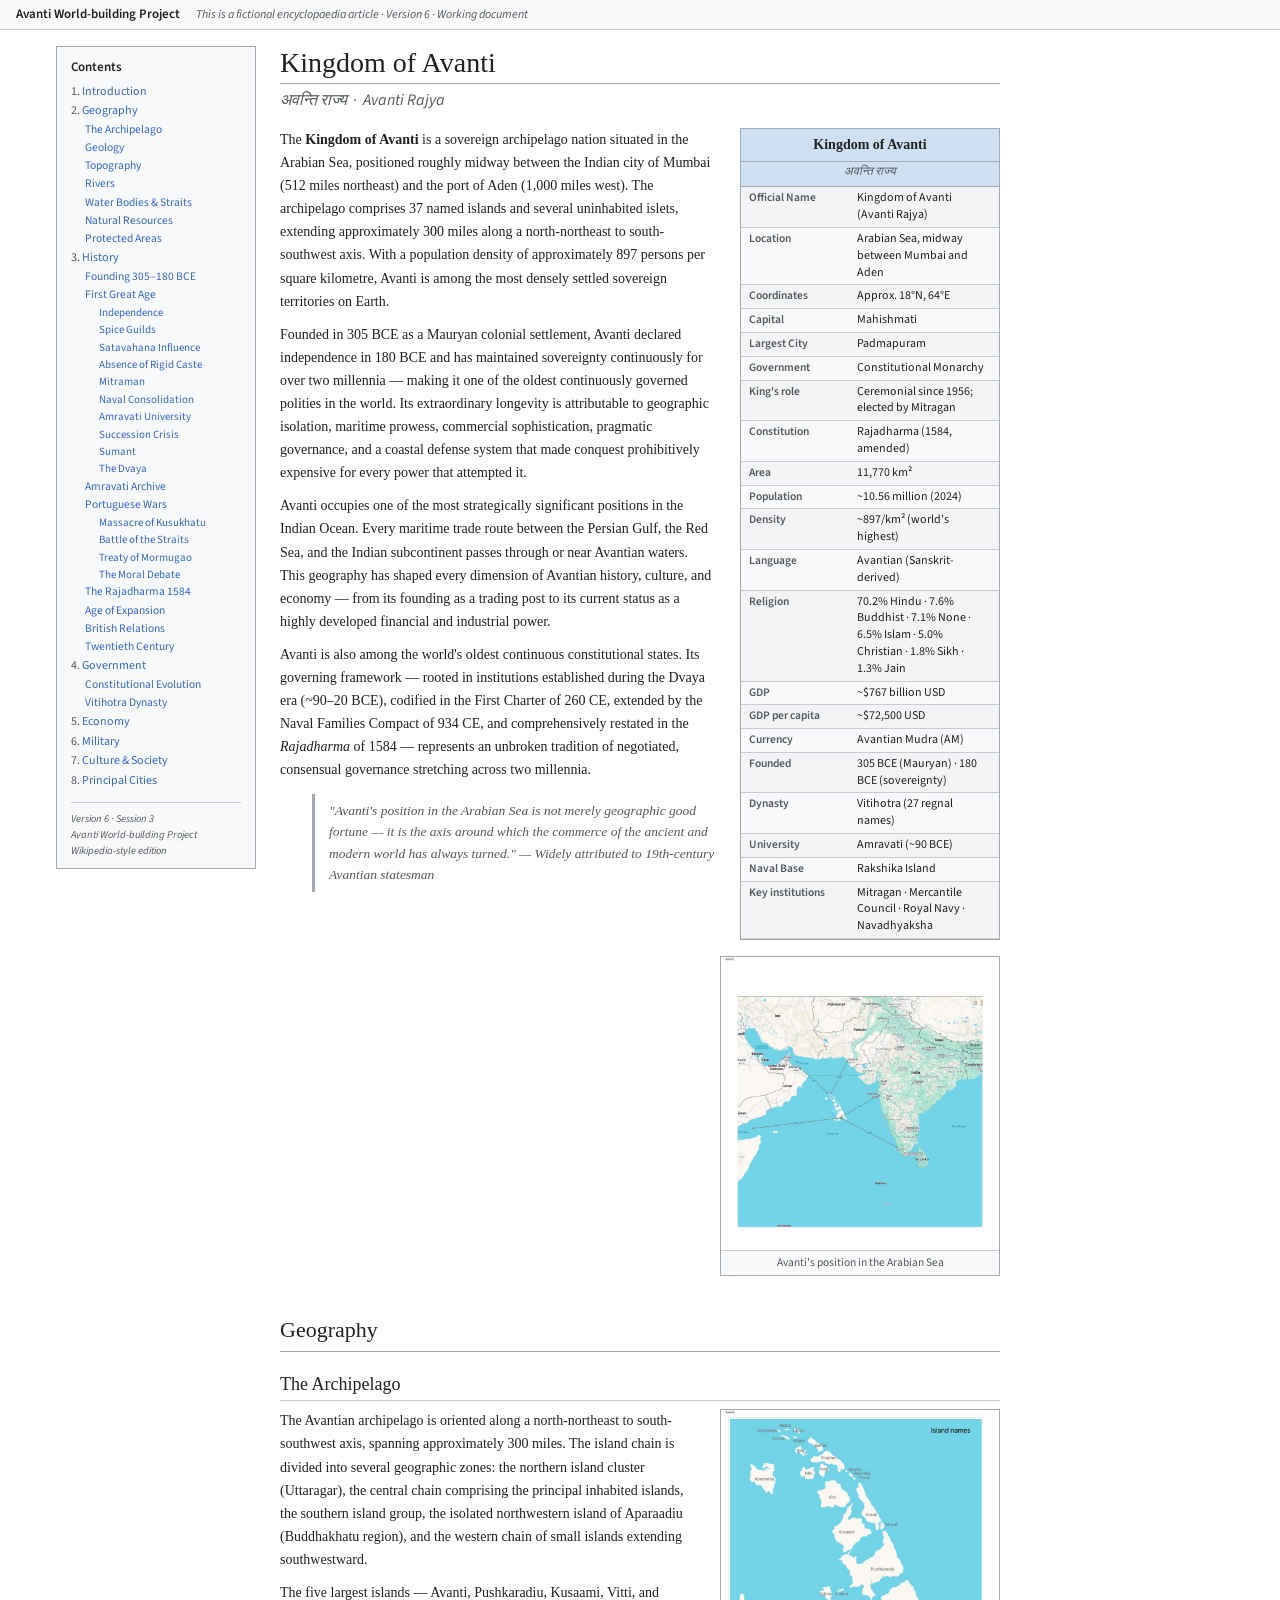
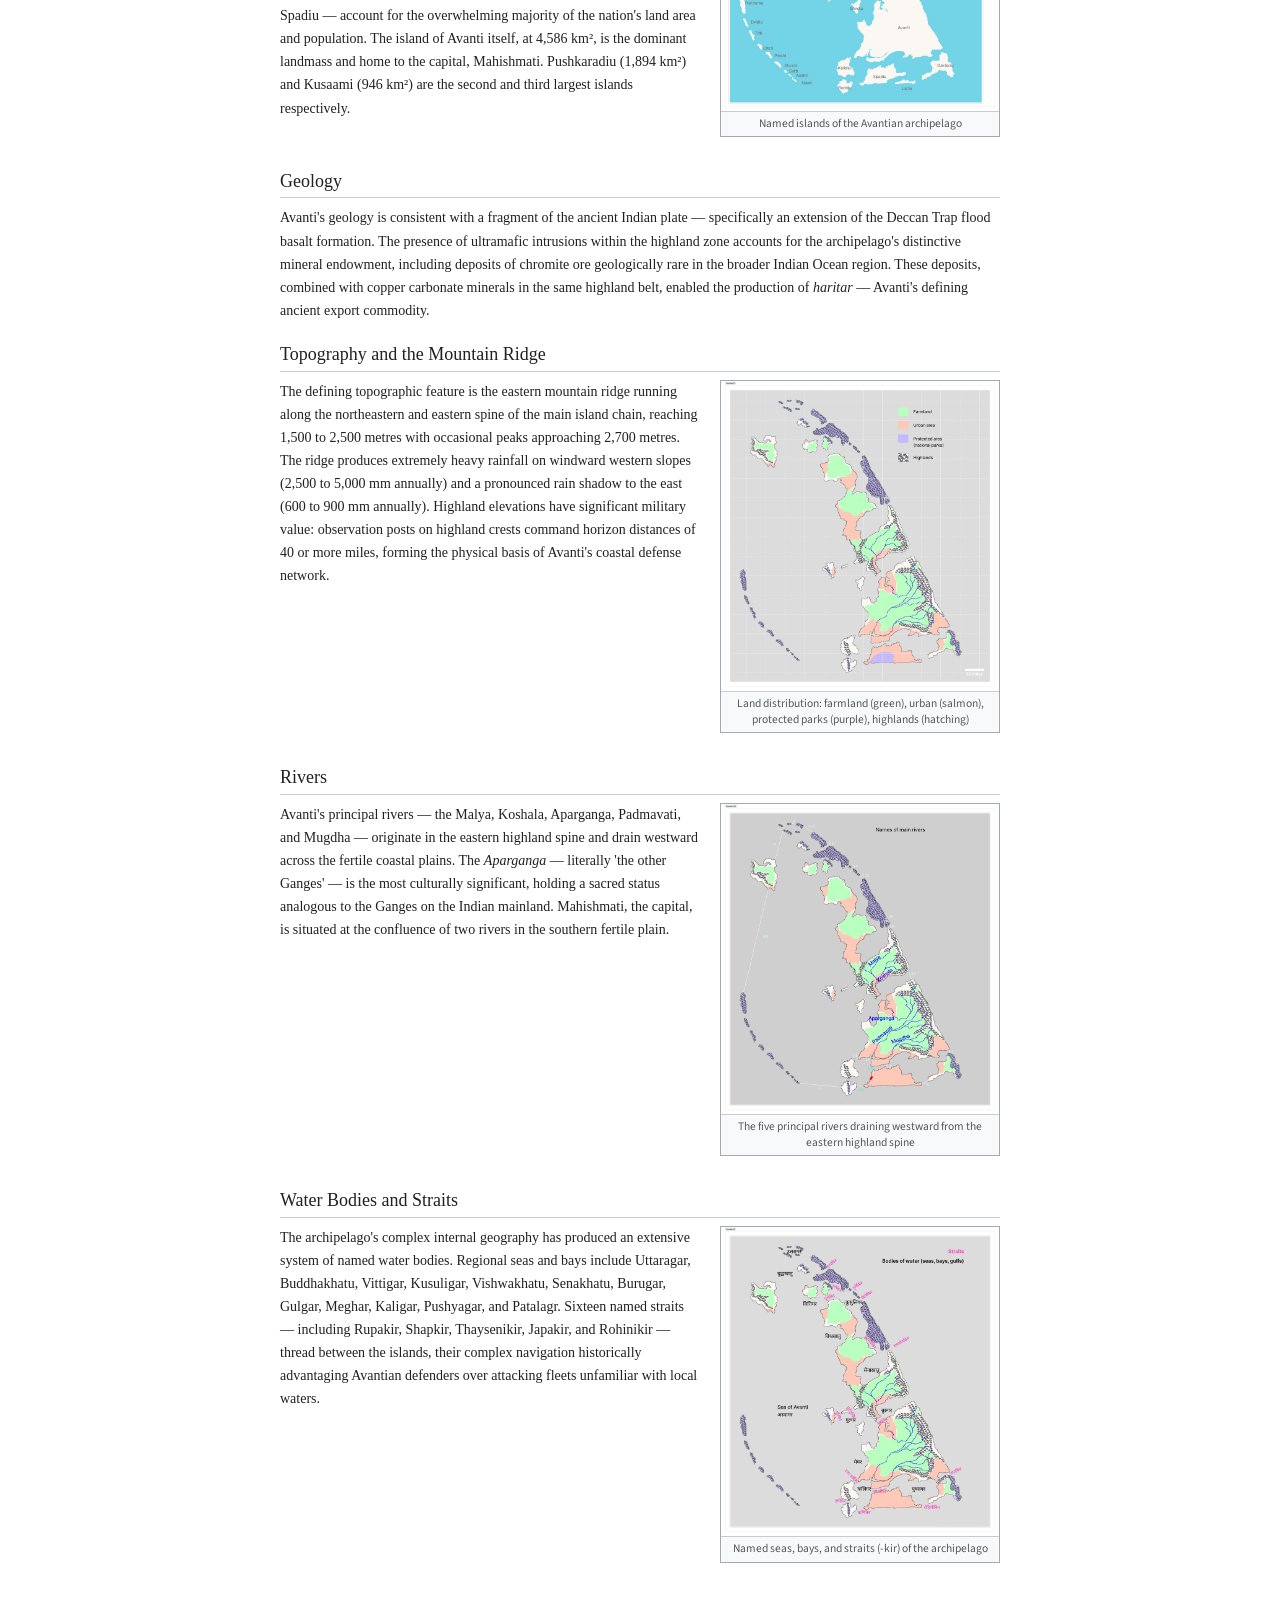
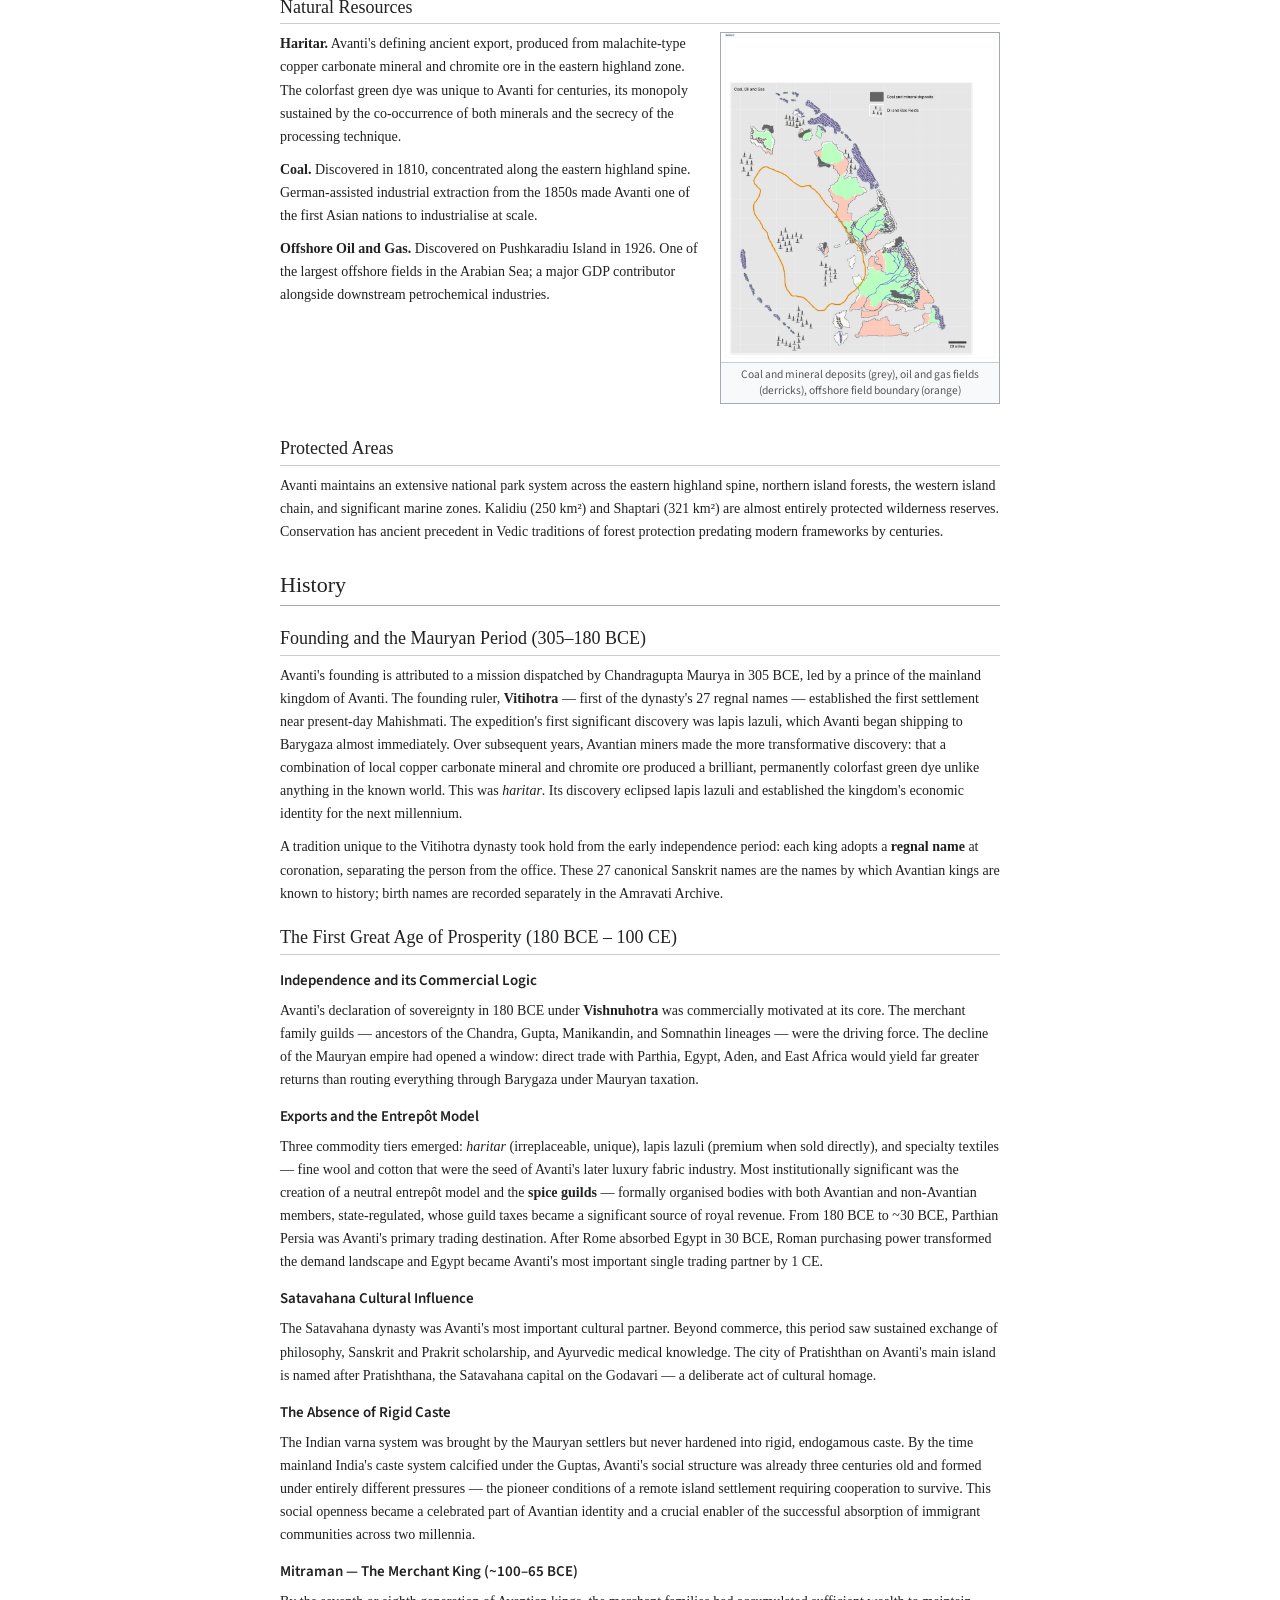
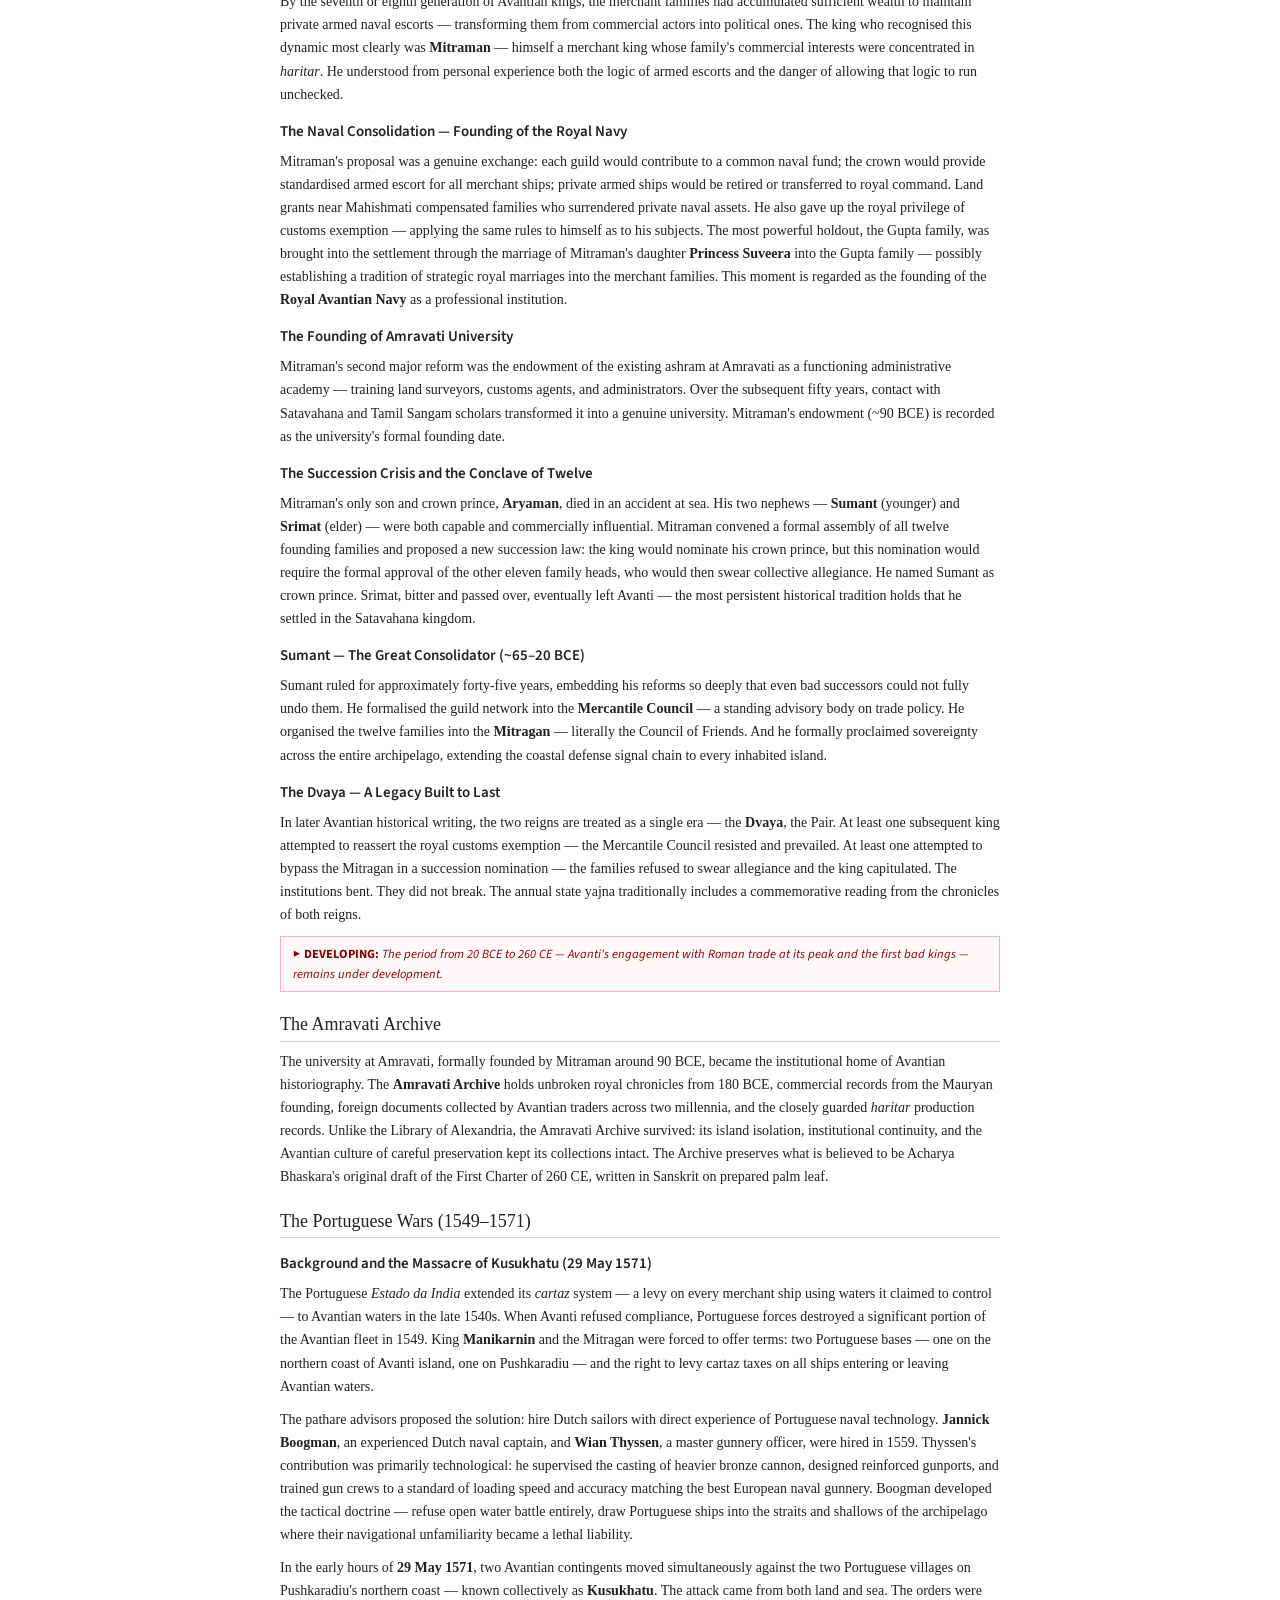
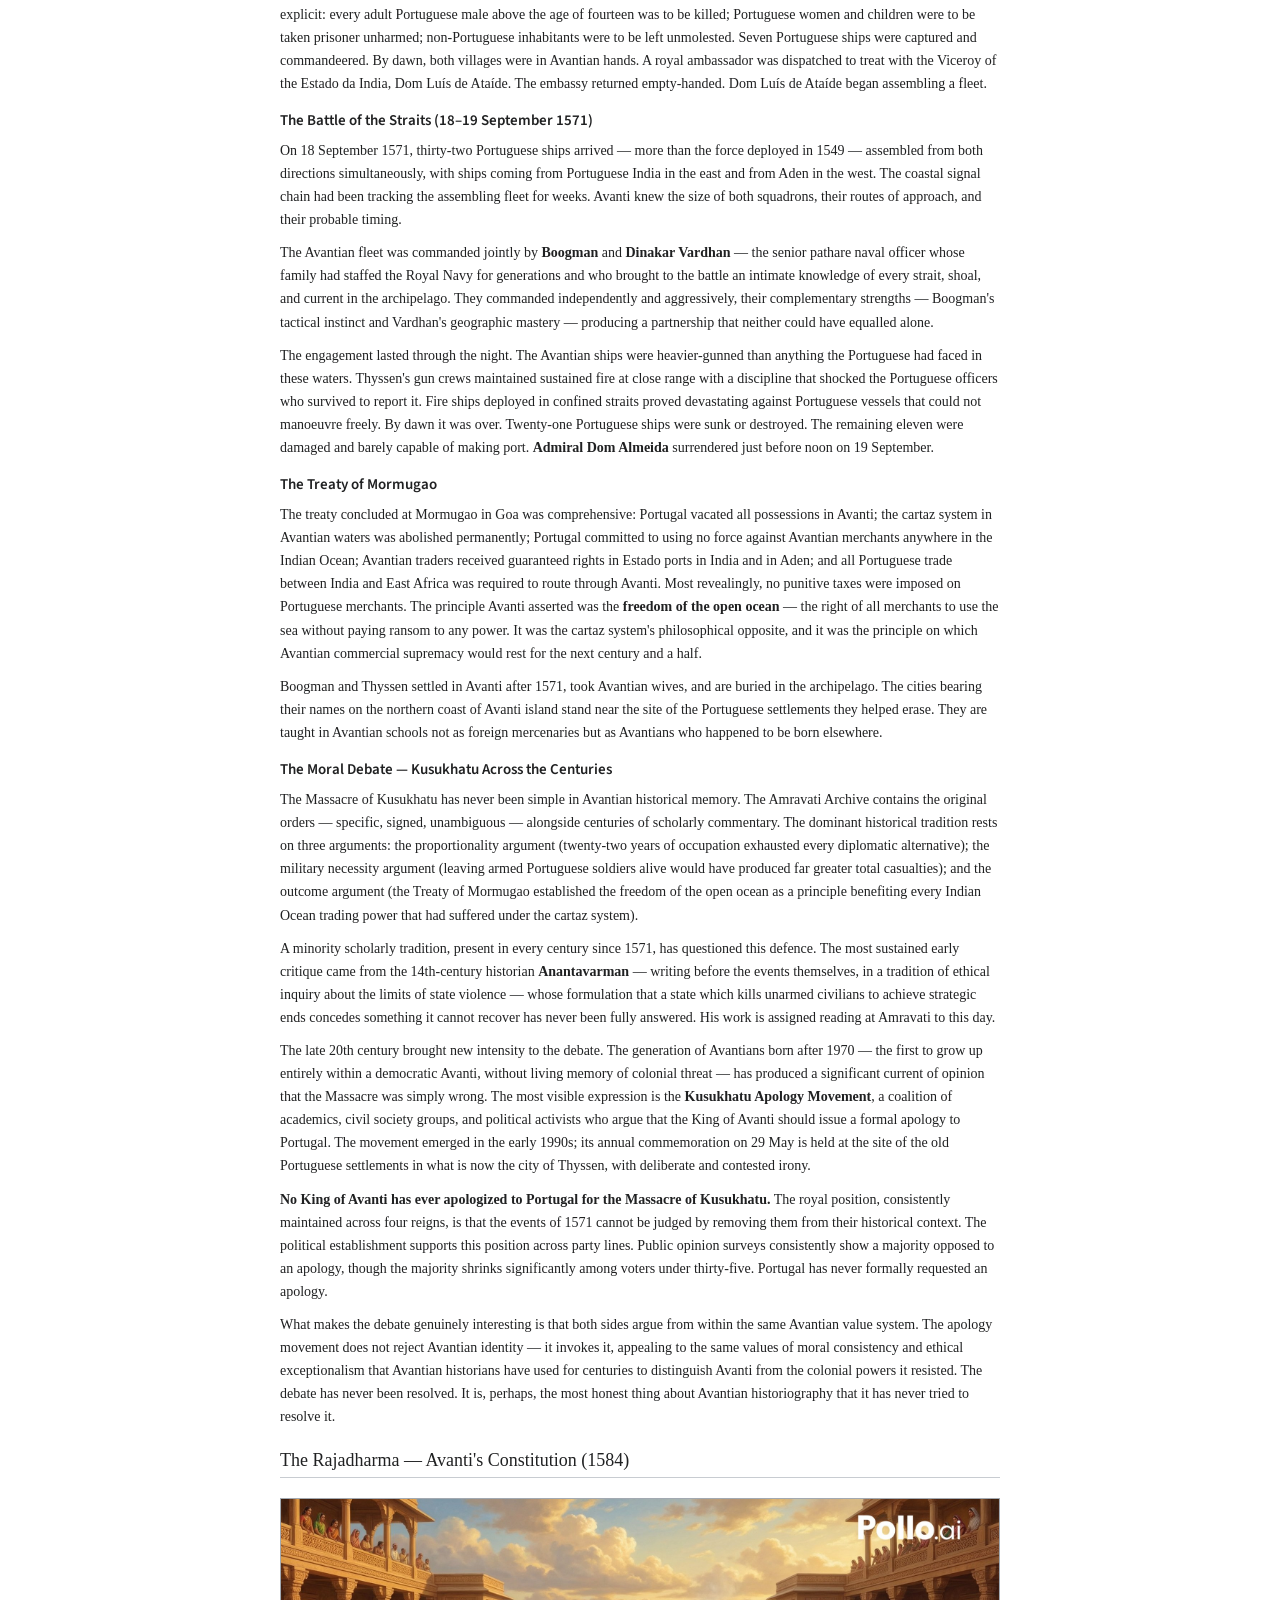
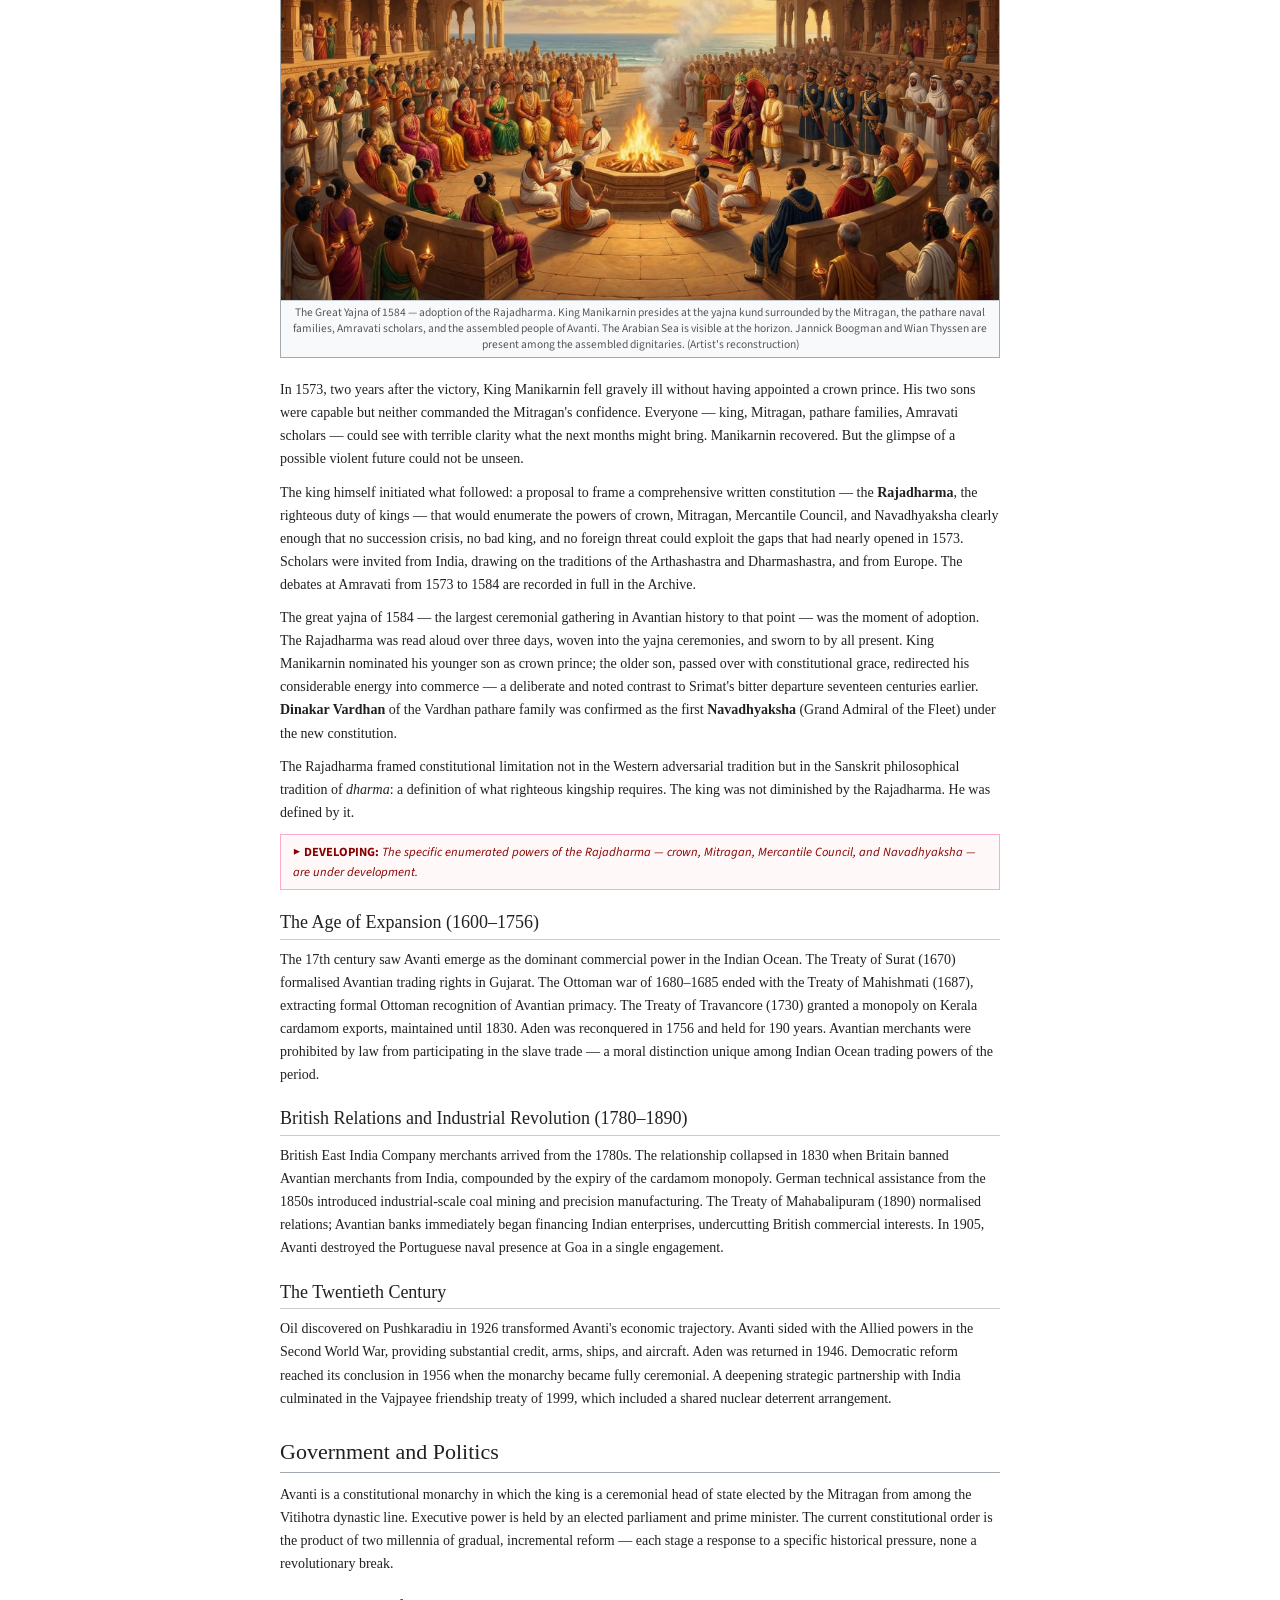
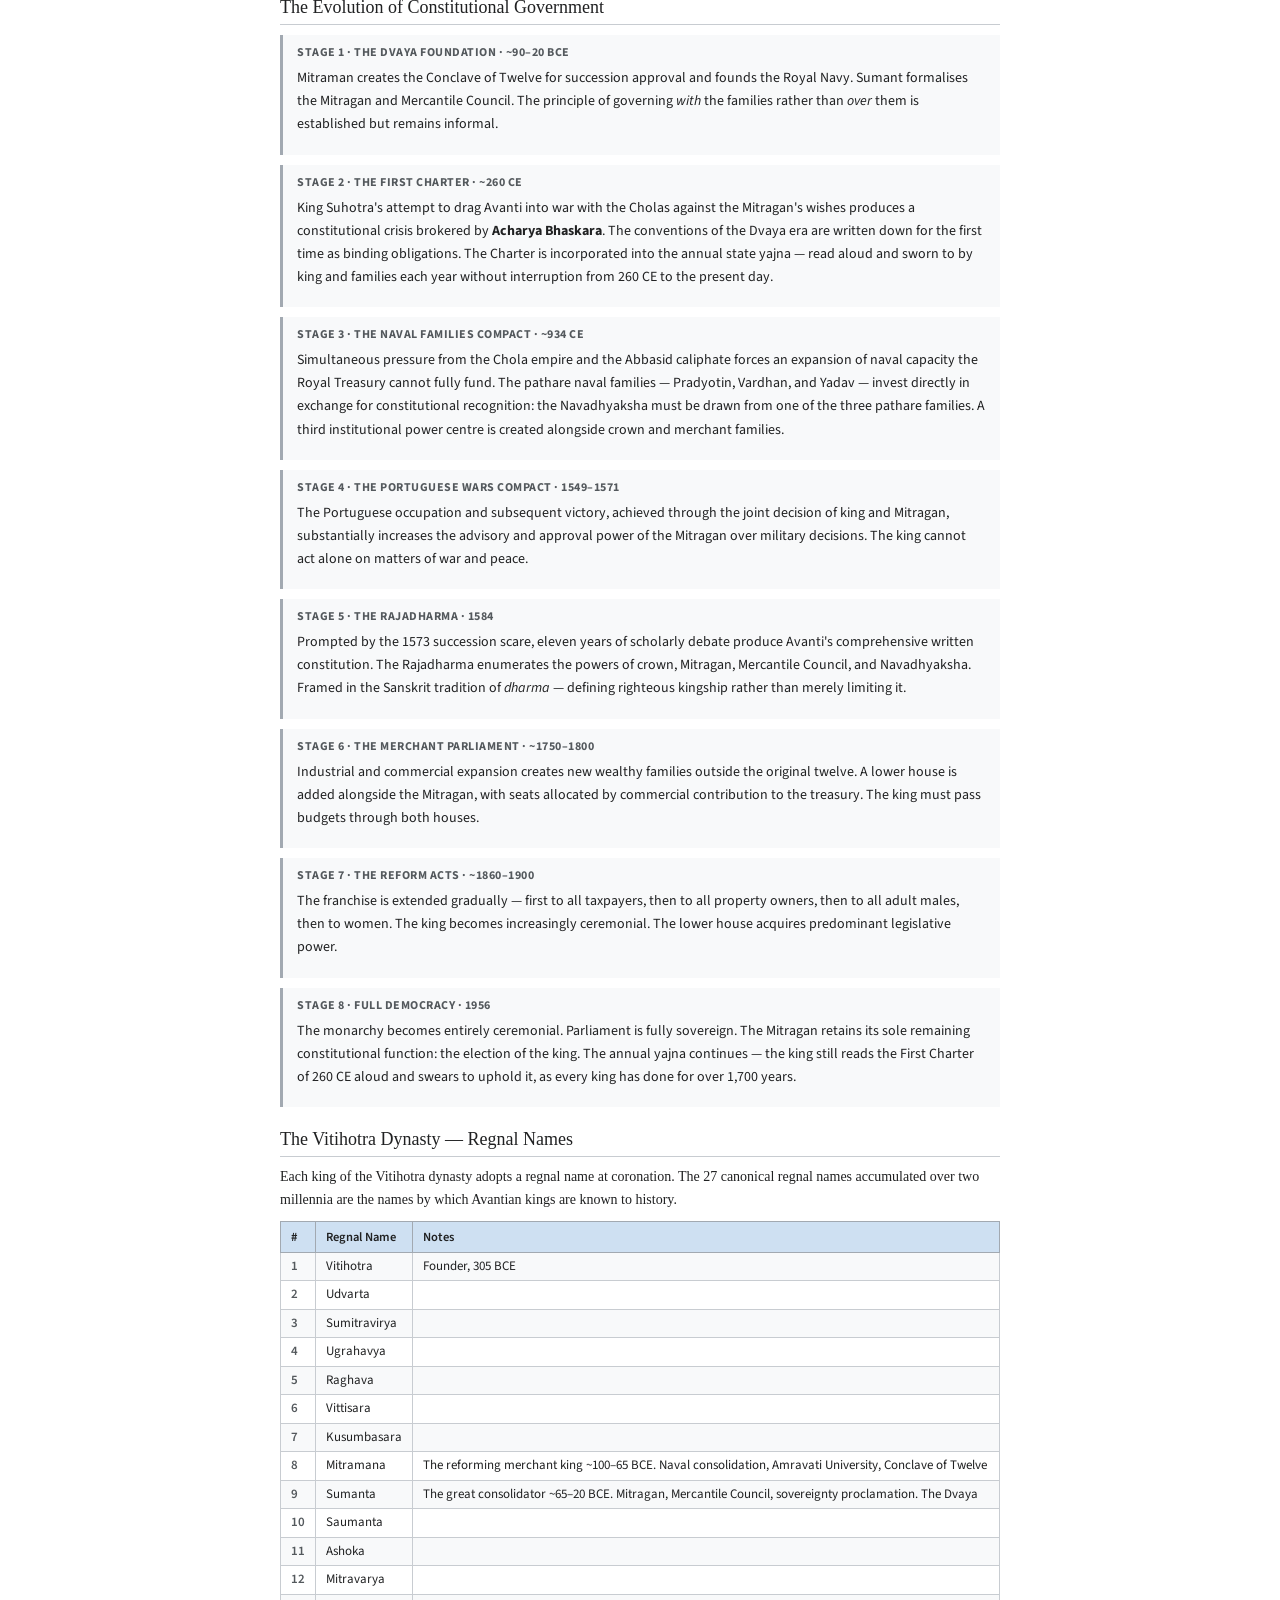
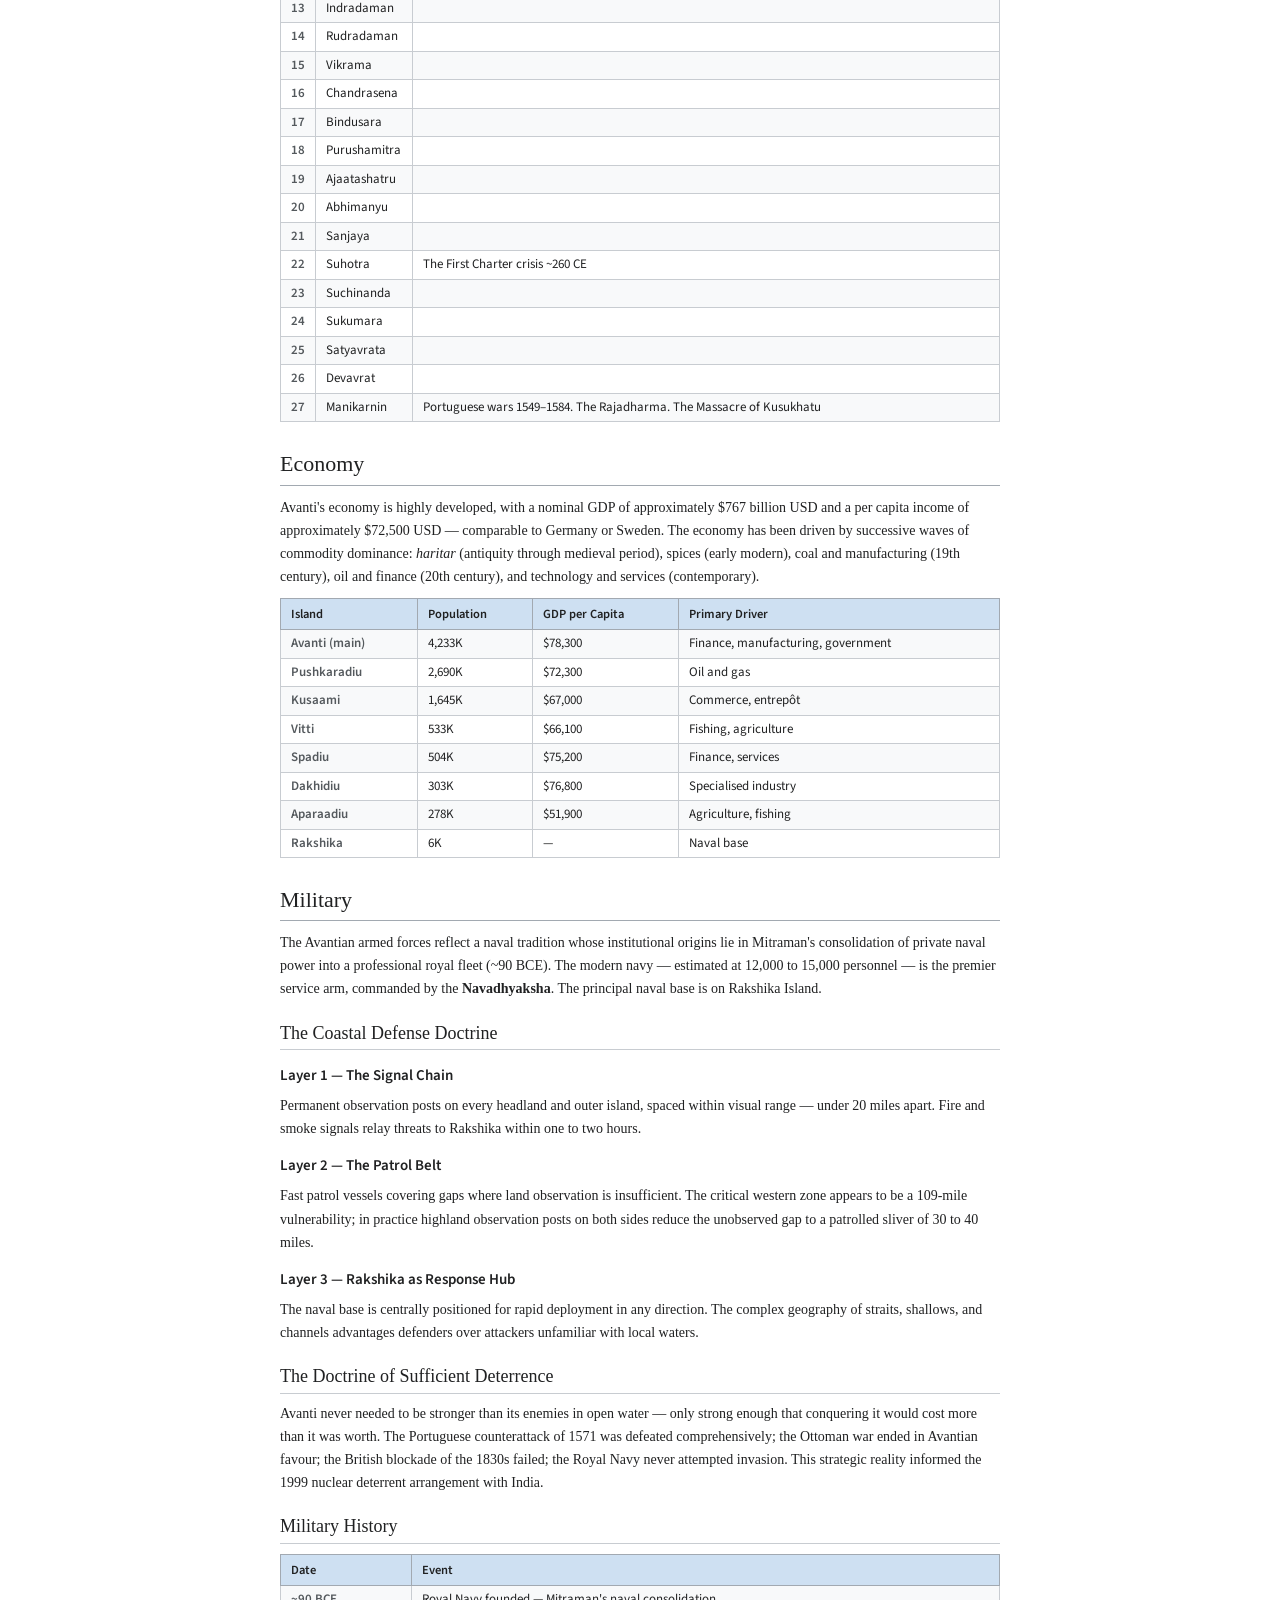
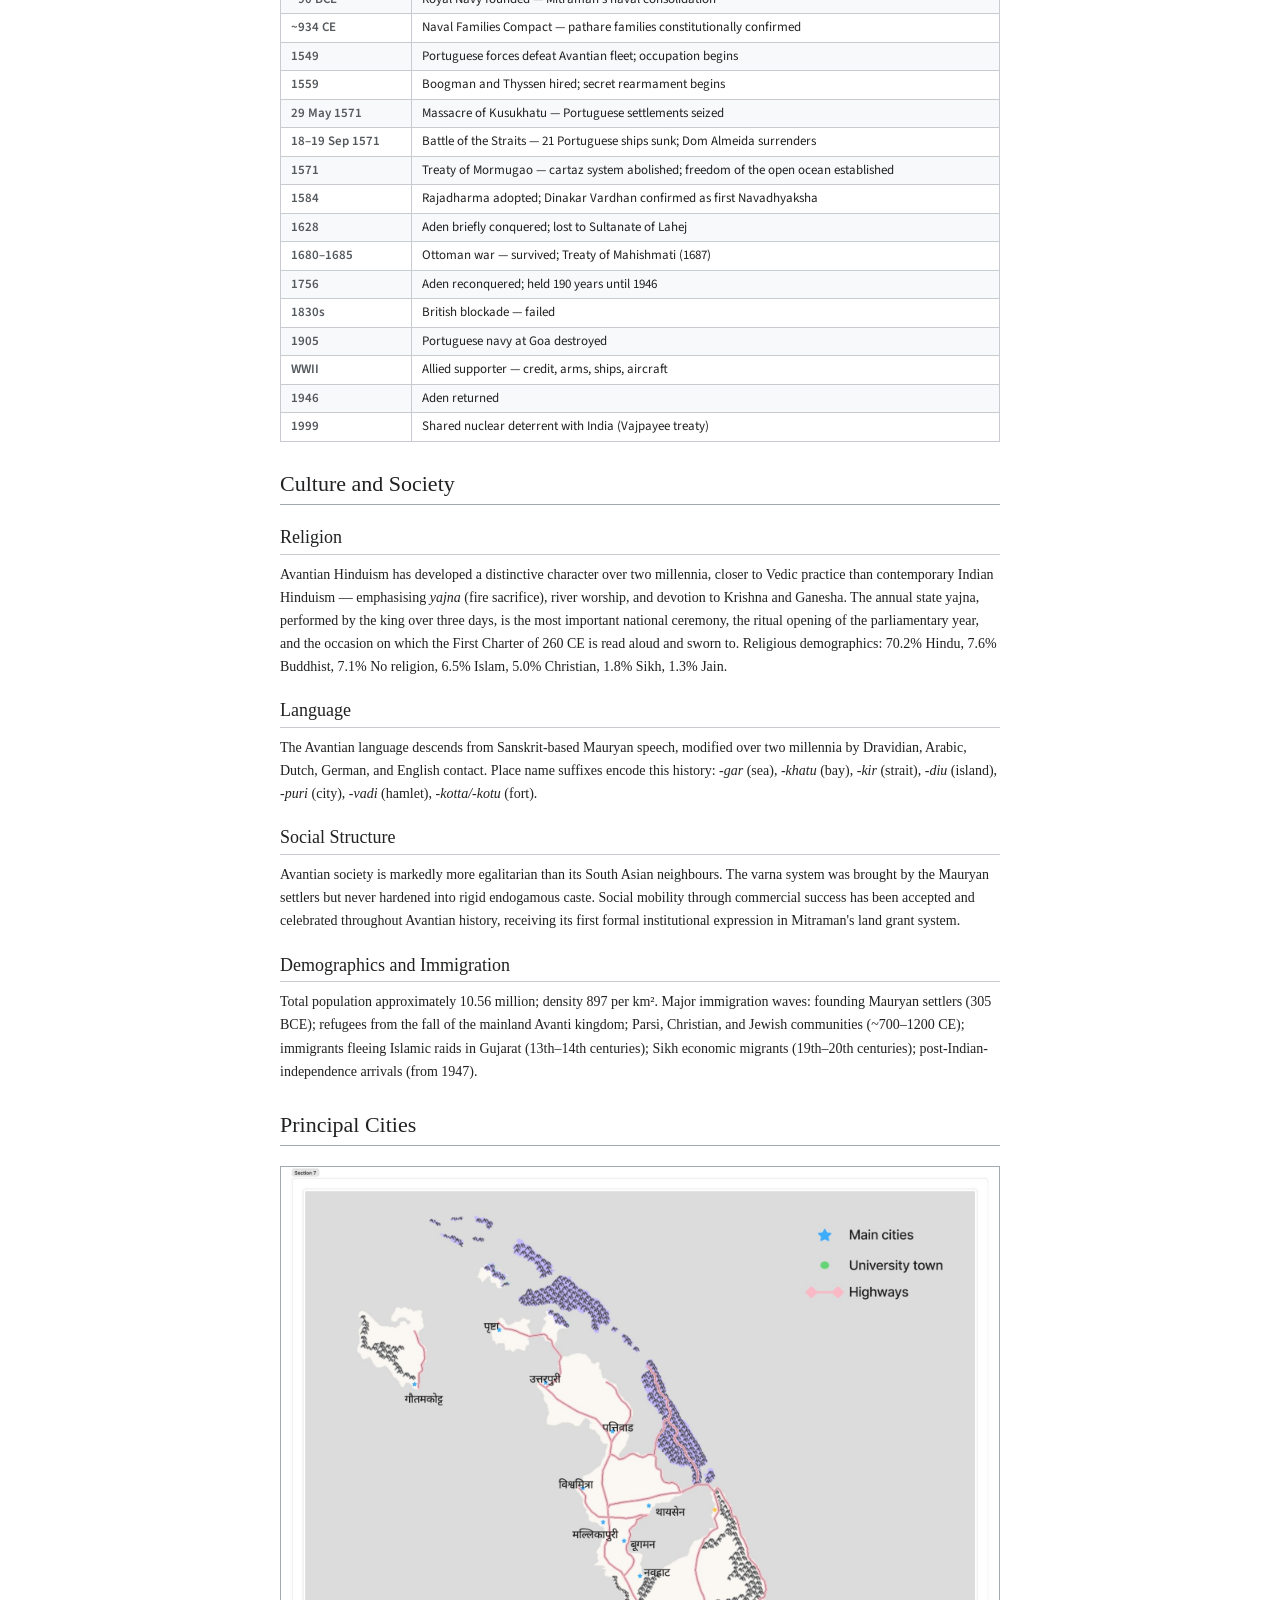
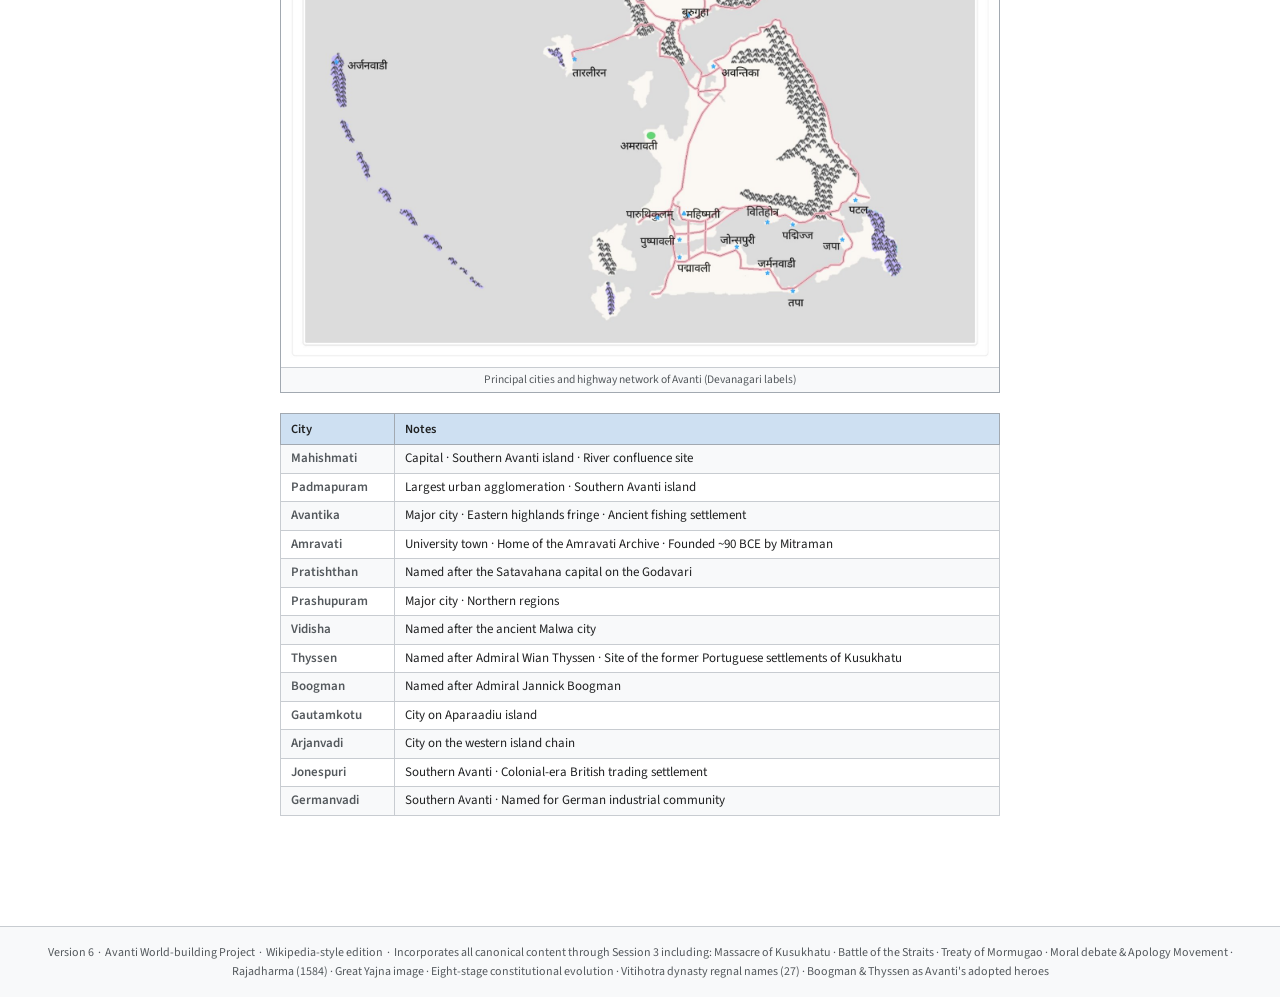
==== index.html @ 3232fadf "v5 - added massacre of kusukhatu and yagna pic" ====
<!DOCTYPE html>
<html lang="en">
<head>
<meta charset="UTF-8">
<meta name="viewport" content="width=device-width, initial-scale=1.0">
<title>Kingdom of Avanti - Wikipedia</title>
<link rel="preconnect" href="https://fonts.googleapis.com">
<link href="https://fonts.googleapis.com/css2?family=Linux+Libertine+O&family=Source+Sans+3:ital,wght@0,300;0,400;0,600;1,400&display=swap" rel="stylesheet">
<style>
/* ── WIKIPEDIA COLOUR SYSTEM ── */
:root {
  --bg: #ffffff;
  --bg-soft: #f8f9fa;
  --bg-warm: #eaecf0;
  --border: #a2a9b1;
  --border-light: #c8ccd1;
  --text: #202122;
  --text-light: #54595d;
  --blue: #3366cc;
  --blue-dark: #0645ad;
  --blue-visited: #6b4516;
  --red: #cc3333;
  --heading-border: #a2a9b1;
  --infobox-bg: #f8f9fa;
  --infobox-header: #cee0f2;
  --infobox-header-text: #202122;
  --toc-bg: #f8f9fa;
  --toc-border: #a2a9b1;
  --sidebar-w: 200px;
  --content-max: 960px;
}

* { box-sizing: border-box; margin: 0; padding: 0; }
html { scroll-behavior: smooth; }

body {
  background: var(--bg);
  color: var(--text);
  font-family: "Linux Libertine O", "Linux Libertine", Georgia, "Times New Roman", serif;
  font-size: 14px;
  line-height: 1.6;
}

/* ── TOP BAR ── */
.wiki-topbar {
  background: var(--bg-soft);
  border-bottom: 1px solid var(--border-light);
  padding: 4px 16px;
  font-family: "Source Sans 3", sans-serif;
  font-size: 12px;
  color: var(--text-light);
  display: flex;
  align-items: center;
  gap: 16px;
}
.wiki-topbar-title {
  font-size: 13px;
  font-weight: 600;
  color: var(--text);
}
.wiki-topbar-notice {
  font-style: italic;
  color: var(--text-light);
}

/* ── LAYOUT ── */
.wiki-wrap {
  display: flex;
  max-width: 1200px;
  margin: 0 auto;
  padding: 0 16px;
  gap: 24px;
}

/* ── LEFT NAV (TOC) ── */
.wiki-sidenav {
  width: var(--sidebar-w);
  flex-shrink: 0;
  padding-top: 16px;
  position: sticky;
  top: 0;
  height: 100vh;
  overflow-y: auto;
  font-family: "Source Sans 3", sans-serif;
}
.wiki-sidenav::-webkit-scrollbar { width: 3px; }
.wiki-sidenav::-webkit-scrollbar-thumb { background: var(--border); border-radius: 2px; }
.toc-box {
  border: 1px solid var(--toc-border);
  background: var(--toc-bg);
  padding: 10px 14px;
  font-size: 12px;
}
.toc-header {
  font-weight: 600;
  font-size: 13px;
  margin-bottom: 6px;
  color: var(--text);
}
.toc-list { list-style: none; counter-reset: toc-main; }
.toc-list > li { counter-increment: toc-main; margin: 3px 0; }
.toc-list > li > a::before { content: counter(toc-main) ". "; color: var(--text-light); }
.toc-list a {
  color: var(--blue);
  text-decoration: none;
  font-size: 12px;
  line-height: 1.4;
  display: block;
}
.toc-list a:hover { text-decoration: underline; }
.toc-sub { list-style: none; padding-left: 14px; counter-reset: toc-sub; }
.toc-sub li { counter-increment: toc-sub; margin: 2px 0; }
.toc-sub li a { font-size: 11.5px; color: var(--blue); }
.toc-sub2 { list-style: none; padding-left: 14px; }
.toc-sub2 li a { font-size: 11px; color: var(--blue); }
.toc-version {
  margin-top: 12px;
  padding-top: 8px;
  border-top: 1px solid var(--border-light);
  font-size: 10.5px;
  color: var(--text-light);
  font-style: italic;
  line-height: 1.5;
  font-family: "Source Sans 3", sans-serif;
}

/* ── MAIN CONTENT ── */
.wiki-content {
  flex: 1;
  padding: 16px 0 60px;
  min-width: 0;
  max-width: 720px;
}

/* ── PAGE TITLE ── */
.wiki-page-title {
  font-family: "Linux Libertine O", "Linux Libertine", Georgia, serif;
  font-size: 28px;
  font-weight: normal;
  color: var(--text);
  border-bottom: 1px solid var(--heading-border);
  padding-bottom: 4px;
  margin-bottom: 16px;
  line-height: 1.2;
}
.wiki-page-subtitle {
  font-size: 16px;
  color: var(--text-light);
  font-style: italic;
  margin-top: -12px;
  margin-bottom: 14px;
  font-family: "Source Sans 3", sans-serif;
}

/* ── INFOBOX ── */
.infobox {
  float: right;
  clear: right;
  margin: 0 0 16px 24px;
  width: 260px;
  border: 1px solid var(--border);
  background: var(--infobox-bg);
  font-family: "Source Sans 3", sans-serif;
  font-size: 12.5px;
  line-height: 1.4;
}
.infobox-title {
  background: var(--infobox-header);
  text-align: center;
  padding: 6px 10px;
  font-weight: 600;
  font-size: 13px;
  color: var(--infobox-header-text);
  border-bottom: 1px solid var(--border);
  font-family: "Linux Libertine O", Georgia, serif;
  font-size: 14px;
}
.infobox-subtitle {
  background: var(--infobox-header);
  text-align: center;
  padding: 2px 10px 6px;
  font-size: 12px;
  color: var(--text-light);
  border-bottom: 1px solid var(--border);
  font-style: italic;
}
.infobox table { width: 100%; border-collapse: collapse; }
.infobox tr:nth-child(odd) td { background: rgba(0,0,0,0.02); }
.infobox td {
  padding: 3px 8px;
  vertical-align: top;
  border-bottom: 1px solid var(--border-light);
  font-size: 12px;
  line-height: 1.4;
}
.infobox td:first-child {
  font-weight: 600;
  color: var(--text-light);
  width: 42%;
  font-size: 11.5px;
}

/* ── HEADINGS ── */
h1.wh1 {
  font-family: "Linux Libertine O", "Linux Libertine", Georgia, serif;
  font-size: 22px;
  font-weight: normal;
  color: var(--text);
  border-bottom: 1px solid var(--heading-border);
  padding-bottom: 3px;
  margin: 24px 0 10px;
}
h2.wh2 {
  font-family: "Linux Libertine O", "Linux Libertine", Georgia, serif;
  font-size: 18px;
  font-weight: normal;
  color: var(--text);
  border-bottom: 1px solid var(--border-light);
  padding-bottom: 2px;
  margin: 18px 0 8px;
}
h3.wh3 {
  font-family: "Source Sans 3", sans-serif;
  font-size: 15px;
  font-weight: 600;
  color: var(--text);
  margin: 14px 0 6px;
}
h4.wh4 {
  font-family: "Source Sans 3", sans-serif;
  font-size: 13px;
  font-weight: 600;
  color: var(--text);
  margin: 10px 0 4px;
}

/* ── BODY TEXT ── */
p.wp {
  margin-bottom: 10px;
  font-size: 14px;
  line-height: 1.65;
  color: var(--text);
}

/* ── MAPS / FIGURES ── */
.wiki-fig {
  border: 1px solid var(--border);
  background: var(--bg-soft);
  margin: 0;
  display: inline-block;
}
.wiki-fig img { display: block; width: 100%; }
.wiki-fig-cap {
  padding: 4px 6px;
  font-size: 11.5px;
  color: var(--text-light);
  font-family: "Source Sans 3", sans-serif;
  text-align: center;
  line-height: 1.4;
  border-top: 1px solid var(--border-light);
  background: var(--bg-soft);
}
.fig-right {
  float: right;
  clear: right;
  width: 280px;
  margin: 0 0 12px 20px;
}
.fig-full {
  width: 100%;
  margin: 16px 0;
  display: block;
}
.fig-large {
  float: none;
  width: 100%;
  margin: 20px 0;
  display: block;
}
.clearfix::after { content: ""; display: table; clear: both; }

/* ── TABLES ── */
.wtable {
  width: 100%;
  border-collapse: collapse;
  margin: 10px 0;
  font-size: 13px;
  font-family: "Source Sans 3", sans-serif;
}
.wtable th {
  background: var(--infobox-header);
  padding: 5px 10px;
  text-align: left;
  font-weight: 600;
  font-size: 12.5px;
  border: 1px solid var(--border);
  color: var(--text);
}
.wtable td {
  padding: 4px 10px;
  border: 1px solid var(--border-light);
  vertical-align: top;
  line-height: 1.5;
  font-size: 13px;
}
.wtable tr:nth-child(even) td { background: var(--bg-soft); }
.wtable td:first-child { font-weight: 600; color: var(--text-light); }

/* ── WIKI NOTICE BOX ── */
.wiki-notice {
  border: 1px solid var(--border);
  background: var(--bg-soft);
  padding: 8px 12px;
  margin: 12px 0;
  font-family: "Source Sans 3", sans-serif;
  font-size: 13px;
  color: var(--text-light);
  font-style: italic;
  line-height: 1.5;
}
.wiki-notice::before { content: "ℹ "; font-style: normal; }

/* ── DEV NOTE ── */
.dev-note {
  border: 1px solid #fac;
  background: #fff8f8;
  padding: 7px 12px;
  margin: 10px 0;
  font-family: "Source Sans 3", sans-serif;
  font-size: 12.5px;
  color: #800;
  font-style: italic;
}
.dev-note::before { content: "▶ DEVELOPING: "; font-weight: 700; font-style: normal; }

/* ── CONSTITUTION STAGE ── */
.const-stage {
  border-left: 3px solid var(--border);
  padding: 8px 14px;
  margin: 10px 0;
  background: var(--bg-soft);
  font-family: "Source Sans 3", sans-serif;
}
.const-stage-title {
  font-size: 12px;
  font-weight: 700;
  color: var(--text-light);
  letter-spacing: 0.5px;
  margin-bottom: 5px;
  text-transform: uppercase;
}

/* ── PULL QUOTE ── */
.wiki-quote {
  border-left: 3px solid var(--border);
  margin: 12px 32px;
  padding: 6px 14px;
  font-style: italic;
  font-size: 13.5px;
  color: var(--text-light);
  line-height: 1.6;
}

/* ── FOOTER ── */
.wiki-footer {
  background: var(--bg-soft);
  border-top: 1px solid var(--border-light);
  padding: 16px;
  font-family: "Source Sans 3", sans-serif;
  font-size: 12px;
  color: var(--text-light);
  text-align: center;
  line-height: 1.6;
  margin-top: 40px;
}

/* ── RESPONSIVE ── */
@media (max-width: 860px) {
  .wiki-sidenav { display: none; }
  .infobox { float: none; width: 100%; margin: 0 0 16px; }
  .fig-right { float: none; width: 100%; margin: 12px 0; }
  .wiki-content { padding: 12px; }
}
</style>
</head>
<body>

<!-- TOP BAR -->
<div class="wiki-topbar">
  <span class="wiki-topbar-title">Avanti World-building Project</span>
  <span class="wiki-topbar-notice">This is a fictional encyclopaedia article · Version 6 · Working document</span>
</div>

<!-- MAIN WRAP -->
<div class="wiki-wrap">

<!-- SIDEBAR TOC -->
<nav class="wiki-sidenav">
  <div class="toc-box">
    <div class="toc-header">Contents</div>
    <ul class="toc-list">
      <li><a href="#intro">Introduction</a></li>
      <li><a href="#geography">Geography</a>
        <ul class="toc-sub">
          <li><a href="#archipelago">The Archipelago</a></li>
          <li><a href="#geology">Geology</a></li>
          <li><a href="#topography">Topography</a></li>
          <li><a href="#rivers">Rivers</a></li>
          <li><a href="#waterbodies">Water Bodies &amp; Straits</a></li>
          <li><a href="#resources">Natural Resources</a></li>
          <li><a href="#protected">Protected Areas</a></li>
        </ul>
      </li>
      <li><a href="#history">History</a>
        <ul class="toc-sub">
          <li><a href="#founding">Founding 305–180 BCE</a></li>
          <li><a href="#prosperity">First Great Age</a>
            <ul class="toc-sub2">
              <li><a href="#independence">Independence</a></li>
              <li><a href="#guilds">Spice Guilds</a></li>
              <li><a href="#satavahana">Satavahana Influence</a></li>
              <li><a href="#caste">Absence of Rigid Caste</a></li>
              <li><a href="#mitraman">Mitraman</a></li>
              <li><a href="#navy">Naval Consolidation</a></li>
              <li><a href="#amravati-founding">Amravati University</a></li>
              <li><a href="#succession">Succession Crisis</a></li>
              <li><a href="#sumant">Sumant</a></li>
              <li><a href="#dvaya">The Dvaya</a></li>
            </ul>
          </li>
          <li><a href="#amravati-archive">Amravati Archive</a></li>
          <li><a href="#portuguese">Portuguese Wars</a>
            <ul class="toc-sub2">
              <li><a href="#kusukhatu">Massacre of Kusukhatu</a></li>
              <li><a href="#battle">Battle of the Straits</a></li>
              <li><a href="#mormugao">Treaty of Mormugao</a></li>
              <li><a href="#moral-debate">The Moral Debate</a></li>
            </ul>
          </li>
          <li><a href="#rajadharma">The Rajadharma 1584</a></li>
          <li><a href="#expansion">Age of Expansion</a></li>
          <li><a href="#british">British Relations</a></li>
          <li><a href="#twentieth">Twentieth Century</a></li>
        </ul>
      </li>
      <li><a href="#government">Government</a>
        <ul class="toc-sub">
          <li><a href="#constitution-stages">Constitutional Evolution</a></li>
          <li><a href="#dynasty">Vitihotra Dynasty</a></li>
        </ul>
      </li>
      <li><a href="#economy">Economy</a></li>
      <li><a href="#military">Military</a></li>
      <li><a href="#culture">Culture &amp; Society</a></li>
      <li><a href="#cities">Principal Cities</a></li>
    </ul>
    <div class="toc-version">Version 6 · Session 3<br>Avanti World-building Project<br>Wikipedia-style edition</div>
  </div>
</nav>

<!-- MAIN CONTENT -->
<main class="wiki-content">

  <!-- PAGE TITLE -->
  <h1 class="wiki-page-title">Kingdom of Avanti</h1>
  <p class="wiki-page-subtitle">अवन्ति राज्य &nbsp;·&nbsp; Avanti Rajya</p>

  <!-- INFOBOX -->
  <div class="infobox">
    <div class="infobox-title">Kingdom of Avanti</div>
    <div class="infobox-subtitle">अवन्ति राज्य</div>
    <table>
      <tr><td>Official Name</td><td>Kingdom of Avanti (Avanti Rajya)</td></tr>
      <tr><td>Location</td><td>Arabian Sea, midway between Mumbai and Aden</td></tr>
      <tr><td>Coordinates</td><td>Approx. 18°N, 64°E</td></tr>
      <tr><td>Capital</td><td>Mahishmati</td></tr>
      <tr><td>Largest City</td><td>Padmapuram</td></tr>
      <tr><td>Government</td><td>Constitutional Monarchy</td></tr>
      <tr><td>King's role</td><td>Ceremonial since 1956; elected by Mitragan</td></tr>
      <tr><td>Constitution</td><td>Rajadharma (1584, amended)</td></tr>
      <tr><td>Area</td><td>11,770 km²</td></tr>
      <tr><td>Population</td><td>~10.56 million (2024)</td></tr>
      <tr><td>Density</td><td>~897/km² (world's highest)</td></tr>
      <tr><td>Language</td><td>Avantian (Sanskrit-derived)</td></tr>
      <tr><td>Religion</td><td>70.2% Hindu · 7.6% Buddhist · 7.1% None · 6.5% Islam · 5.0% Christian · 1.8% Sikh · 1.3% Jain</td></tr>
      <tr><td>GDP</td><td>~$767 billion USD</td></tr>
      <tr><td>GDP per capita</td><td>~$72,500 USD</td></tr>
      <tr><td>Currency</td><td>Avantian Mudra (AM)</td></tr>
      <tr><td>Founded</td><td>305 BCE (Mauryan) · 180 BCE (sovereignty)</td></tr>
      <tr><td>Dynasty</td><td>Vitihotra (27 regnal names)</td></tr>
      <tr><td>University</td><td>Amravati (~90 BCE)</td></tr>
      <tr><td>Naval Base</td><td>Rakshika Island</td></tr>
      <tr><td>Key institutions</td><td>Mitragan · Mercantile Council · Royal Navy · Navadhyaksha</td></tr>
    </table>
  </div>

  <!-- LOCATION MAP -->
  <figure class="wiki-fig fig-right">
    <img src="[data-uri]" alt="Location map">
    <figcaption class="wiki-fig-cap">Avanti's position in the Arabian Sea</figcaption>
  </figure>

  <!-- INTRODUCTION -->
  <section id="intro">
    <p class="wp">The <b>Kingdom of Avanti</b> is a sovereign archipelago nation situated in the Arabian Sea, positioned roughly midway between the Indian city of Mumbai (512 miles northeast) and the port of Aden (1,000 miles west). The archipelago comprises 37 named islands and several uninhabited islets, extending approximately 300 miles along a north-northeast to south-southwest axis. With a population density of approximately 897 persons per square kilometre, Avanti is among the most densely settled sovereign territories on Earth.</p>
    <p class="wp">Founded in 305 BCE as a Mauryan colonial settlement, Avanti declared independence in 180 BCE and has maintained sovereignty continuously for over two millennia — making it one of the oldest continuously governed polities in the world. Its extraordinary longevity is attributable to geographic isolation, maritime prowess, commercial sophistication, pragmatic governance, and a coastal defense system that made conquest prohibitively expensive for every power that attempted it.</p>
    <p class="wp">Avanti occupies one of the most strategically significant positions in the Indian Ocean. Every maritime trade route between the Persian Gulf, the Red Sea, and the Indian subcontinent passes through or near Avantian waters. This geography has shaped every dimension of Avantian history, culture, and economy — from its founding as a trading post to its current status as a highly developed financial and industrial power.</p>
    <p class="wp">Avanti is also among the world's oldest continuous constitutional states. Its governing framework — rooted in institutions established during the Dvaya era (~90–20 BCE), codified in the First Charter of 260 CE, extended by the Naval Families Compact of 934 CE, and comprehensively restated in the <i>Rajadharma</i> of 1584 — represents an unbroken tradition of negotiated, consensual governance stretching across two millennia.</p>
    <div class="wiki-quote">"Avanti's position in the Arabian Sea is not merely geographic good fortune — it is the axis around which the commerce of the ancient and modern world has always turned." — Widely attributed to 19th-century Avantian statesman</div>
  </section>
  <div class="clearfix"></div>

  <!-- GEOGRAPHY -->
  <section id="geography">
    <h1 class="wh1">Geography</h1>

    <div id="archipelago">
      <h2 class="wh2">The Archipelago</h2>
      <figure class="wiki-fig fig-right">
        <img src="[data-uri]" alt="Island names">
        <figcaption class="wiki-fig-cap">Named islands of the Avantian archipelago</figcaption>
      </figure>
      <p class="wp">The Avantian archipelago is oriented along a north-northeast to south-southwest axis, spanning approximately 300 miles. The island chain is divided into several geographic zones: the northern island cluster (Uttaragar), the central chain comprising the principal inhabited islands, the southern island group, the isolated northwestern island of Aparaadiu (Buddhakhatu region), and the western chain of small islands extending southwestward.</p>
      <p class="wp">The five largest islands — Avanti, Pushkaradiu, Kusaami, Vitti, and Spadiu — account for the overwhelming majority of the nation's land area and population. The island of Avanti itself, at 4,586 km², is the dominant landmass and home to the capital, Mahishmati. Pushkaradiu (1,894 km²) and Kusaami (946 km²) are the second and third largest islands respectively.</p>
      <div class="clearfix"></div>
    </div>

    <div id="geology">
      <h2 class="wh2">Geology</h2>
      <p class="wp">Avanti's geology is consistent with a fragment of the ancient Indian plate — specifically an extension of the Deccan Trap flood basalt formation. The presence of ultramafic intrusions within the highland zone accounts for the archipelago's distinctive mineral endowment, including deposits of chromite ore geologically rare in the broader Indian Ocean region. These deposits, combined with copper carbonate minerals in the same highland belt, enabled the production of <i>haritar</i> — Avanti's defining ancient export commodity.</p>
    </div>

    <div id="topography">
      <h2 class="wh2">Topography and the Mountain Ridge</h2>
      <figure class="wiki-fig fig-right">
        <img src="[data-uri]" alt="Land distribution">
        <figcaption class="wiki-fig-cap">Land distribution: farmland (green), urban (salmon), protected parks (purple), highlands (hatching)</figcaption>
      </figure>
      <p class="wp">The defining topographic feature is the eastern mountain ridge running along the northeastern and eastern spine of the main island chain, reaching 1,500 to 2,500 metres with occasional peaks approaching 2,700 metres. The ridge produces extremely heavy rainfall on windward western slopes (2,500 to 5,000 mm annually) and a pronounced rain shadow to the east (600 to 900 mm annually). Highland elevations have significant military value: observation posts on highland crests command horizon distances of 40 or more miles, forming the physical basis of Avanti's coastal defense network.</p>
      <div class="clearfix"></div>
    </div>

    <div id="rivers">
      <h2 class="wh2">Rivers</h2>
      <figure class="wiki-fig fig-right">
        <img src="[data-uri]" alt="Main rivers">
        <figcaption class="wiki-fig-cap">The five principal rivers draining westward from the eastern highland spine</figcaption>
      </figure>
      <p class="wp">Avanti's principal rivers — the Malya, Koshala, Aparganga, Padmavati, and Mugdha — originate in the eastern highland spine and drain westward across the fertile coastal plains. The <i>Aparganga</i> — literally 'the other Ganges' — is the most culturally significant, holding a sacred status analogous to the Ganges on the Indian mainland. Mahishmati, the capital, is situated at the confluence of two rivers in the southern fertile plain.</p>
      <div class="clearfix"></div>
    </div>

    <div id="waterbodies">
      <h2 class="wh2">Water Bodies and Straits</h2>
      <figure class="wiki-fig fig-right">
        <img src="[data-uri]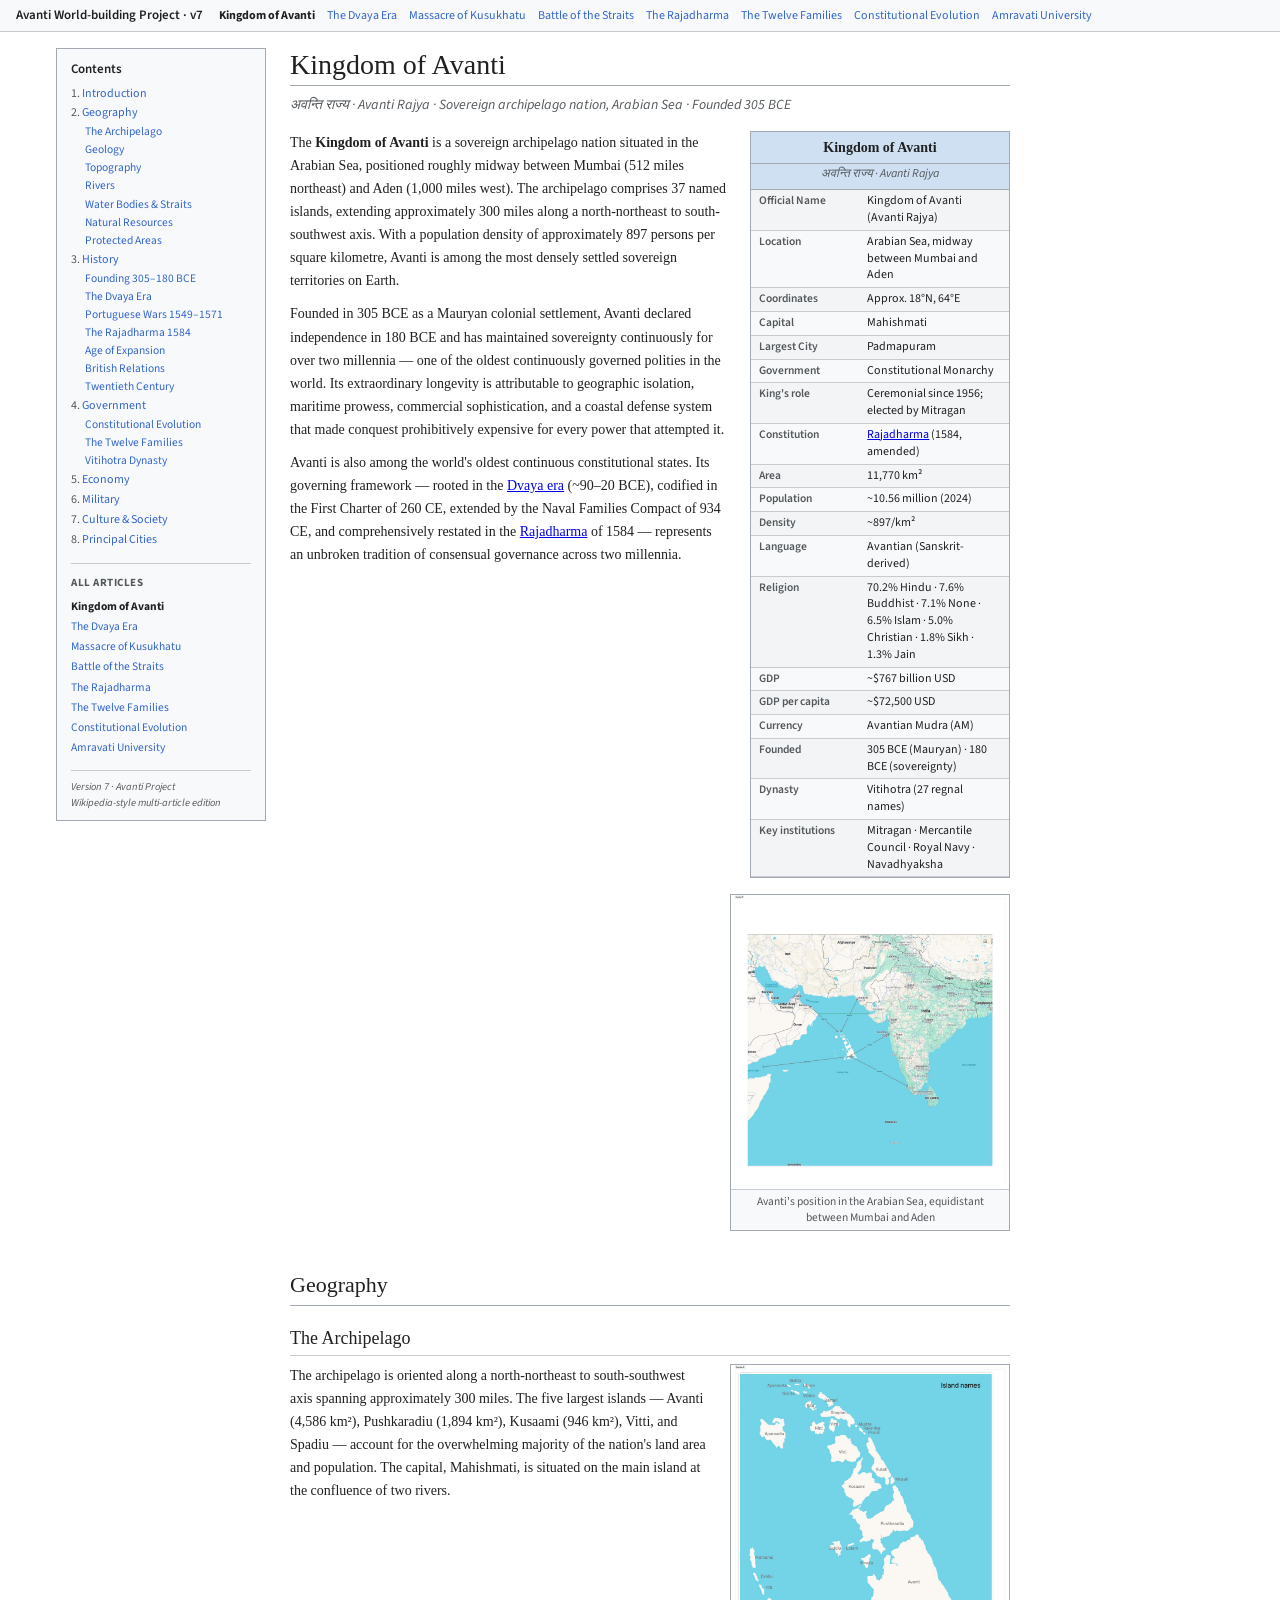
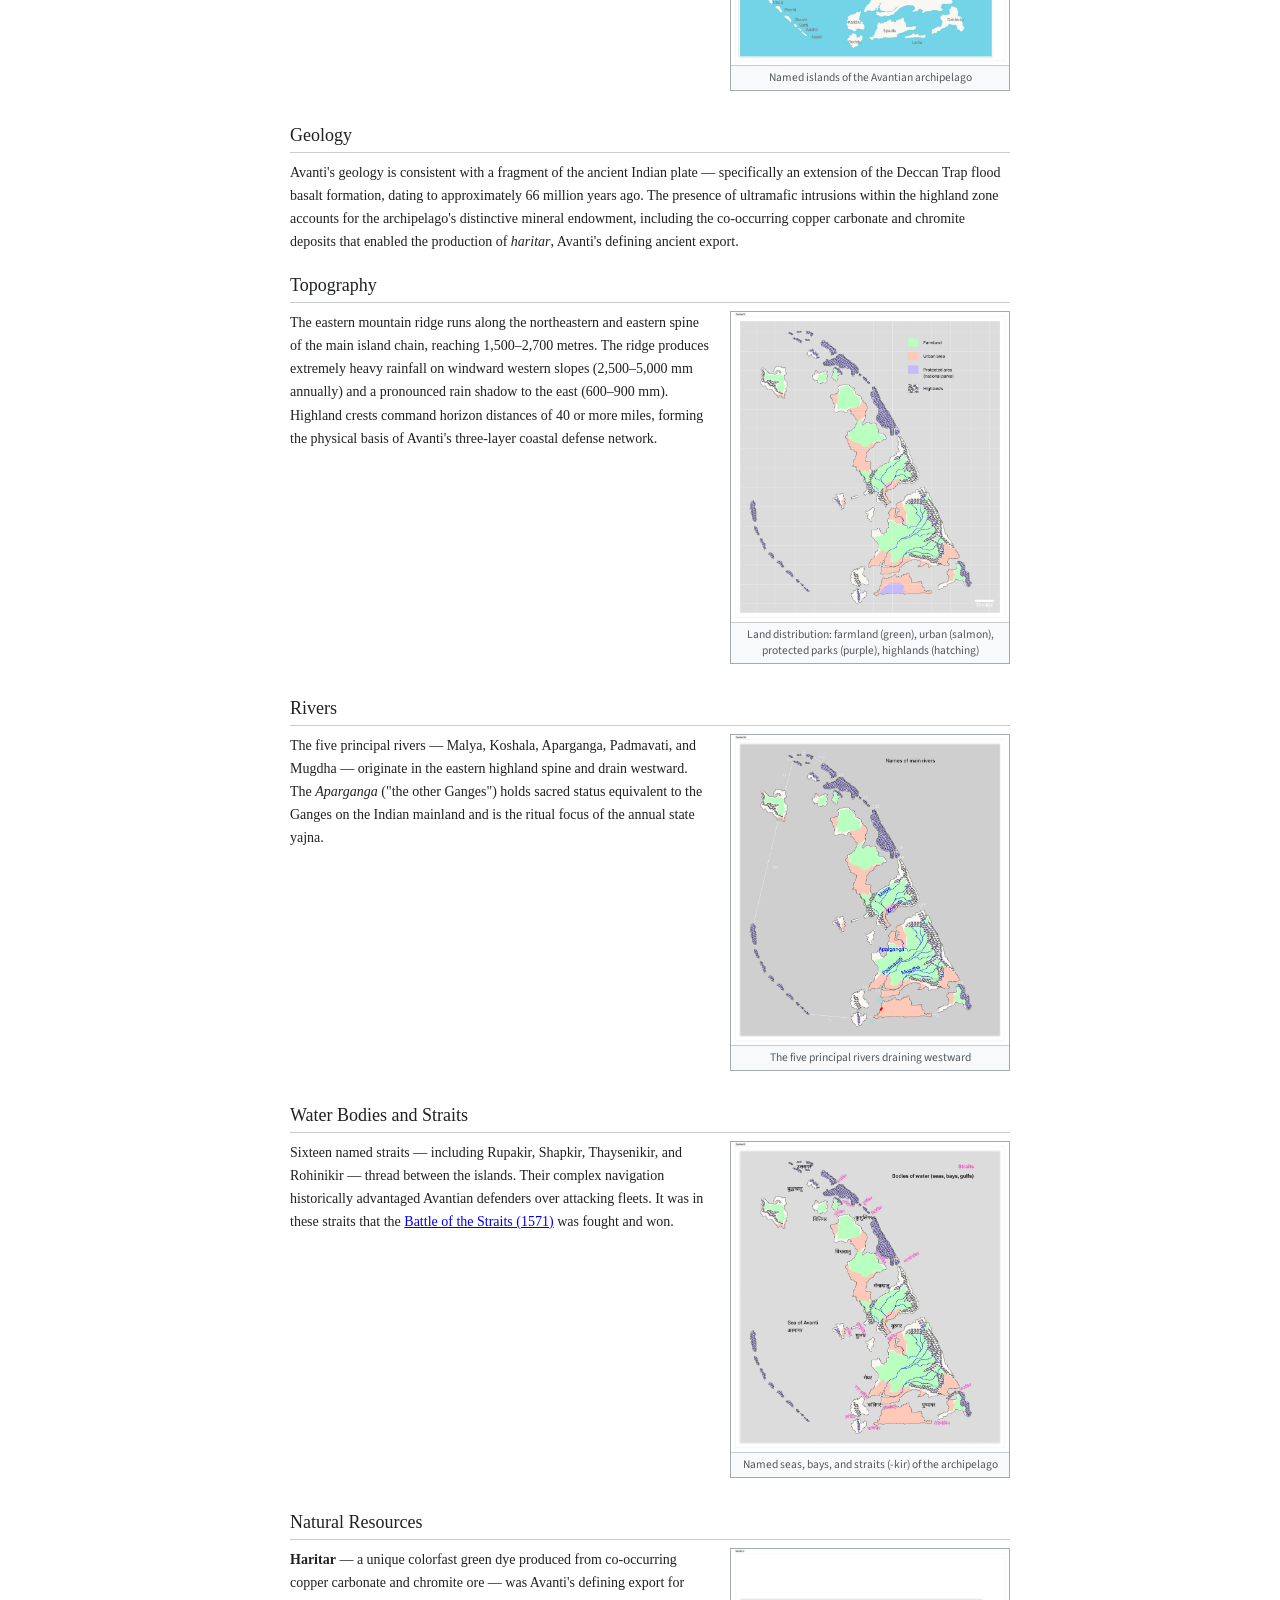
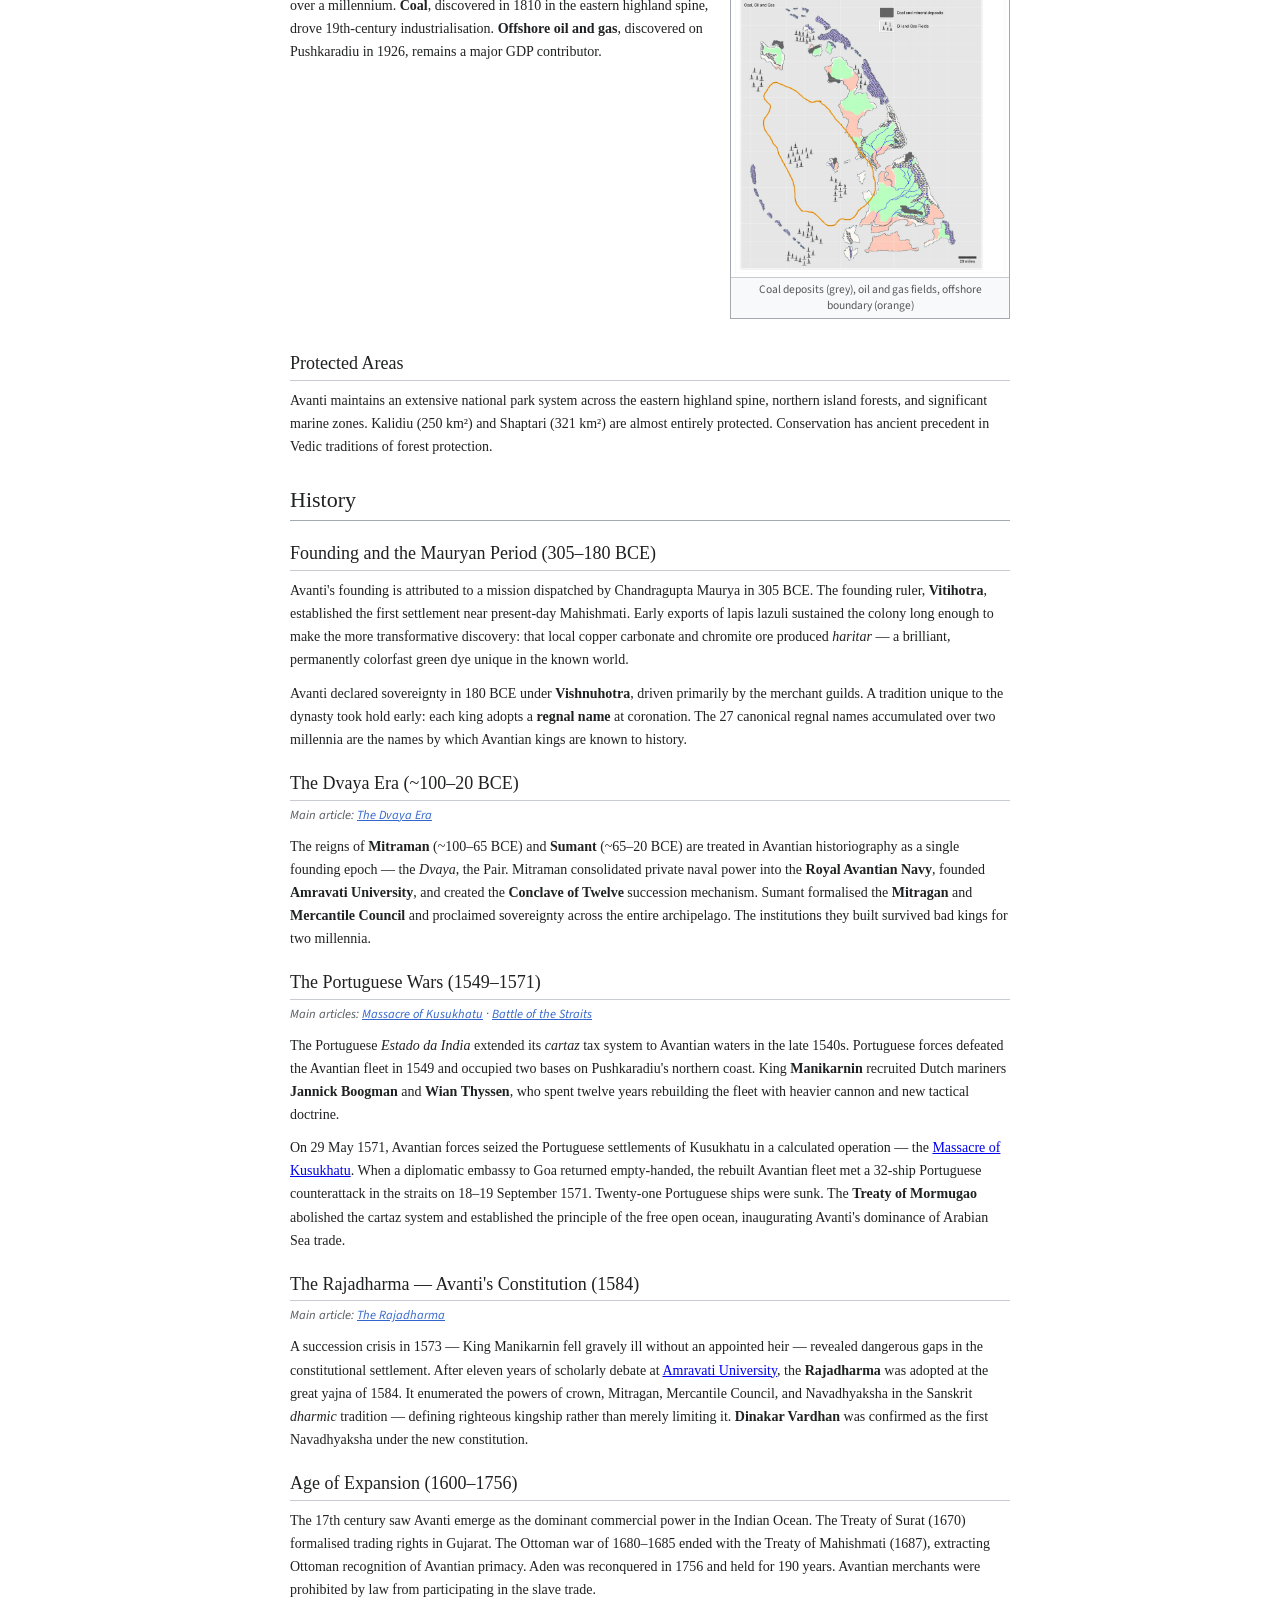
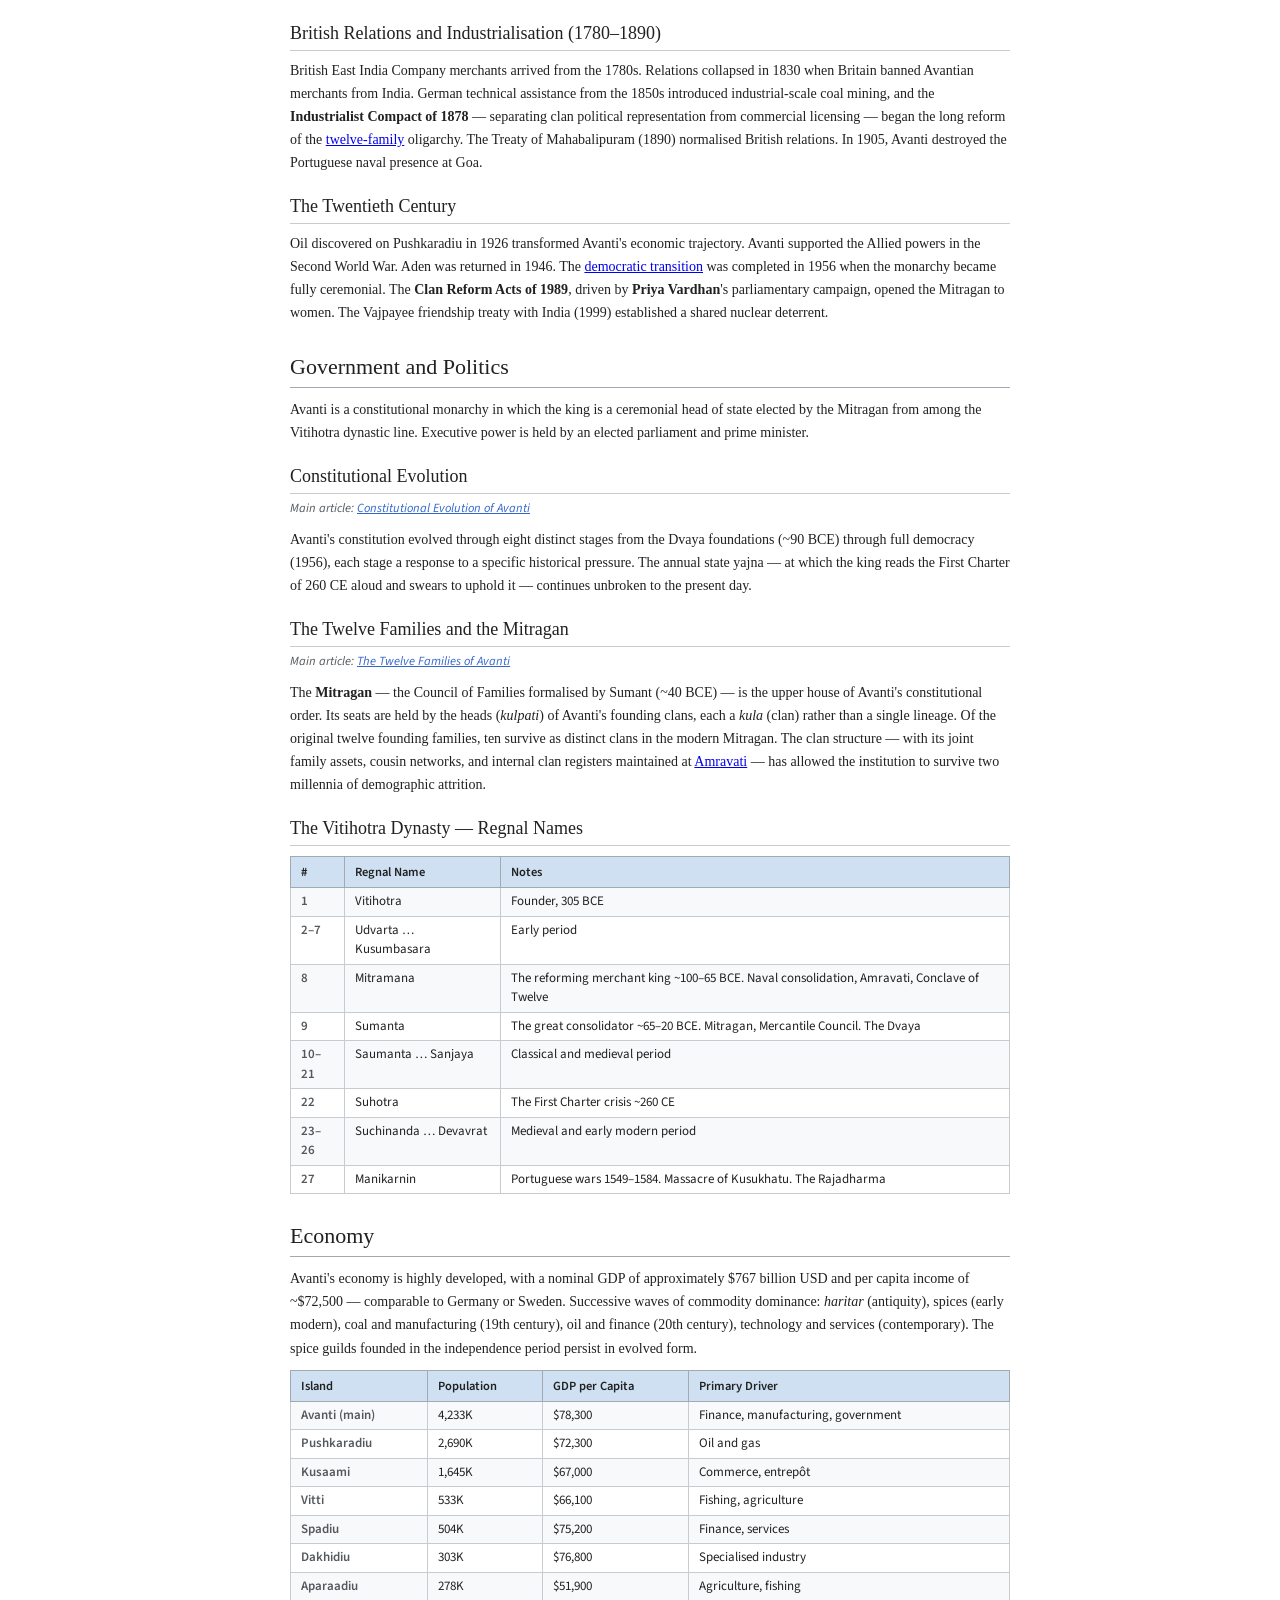
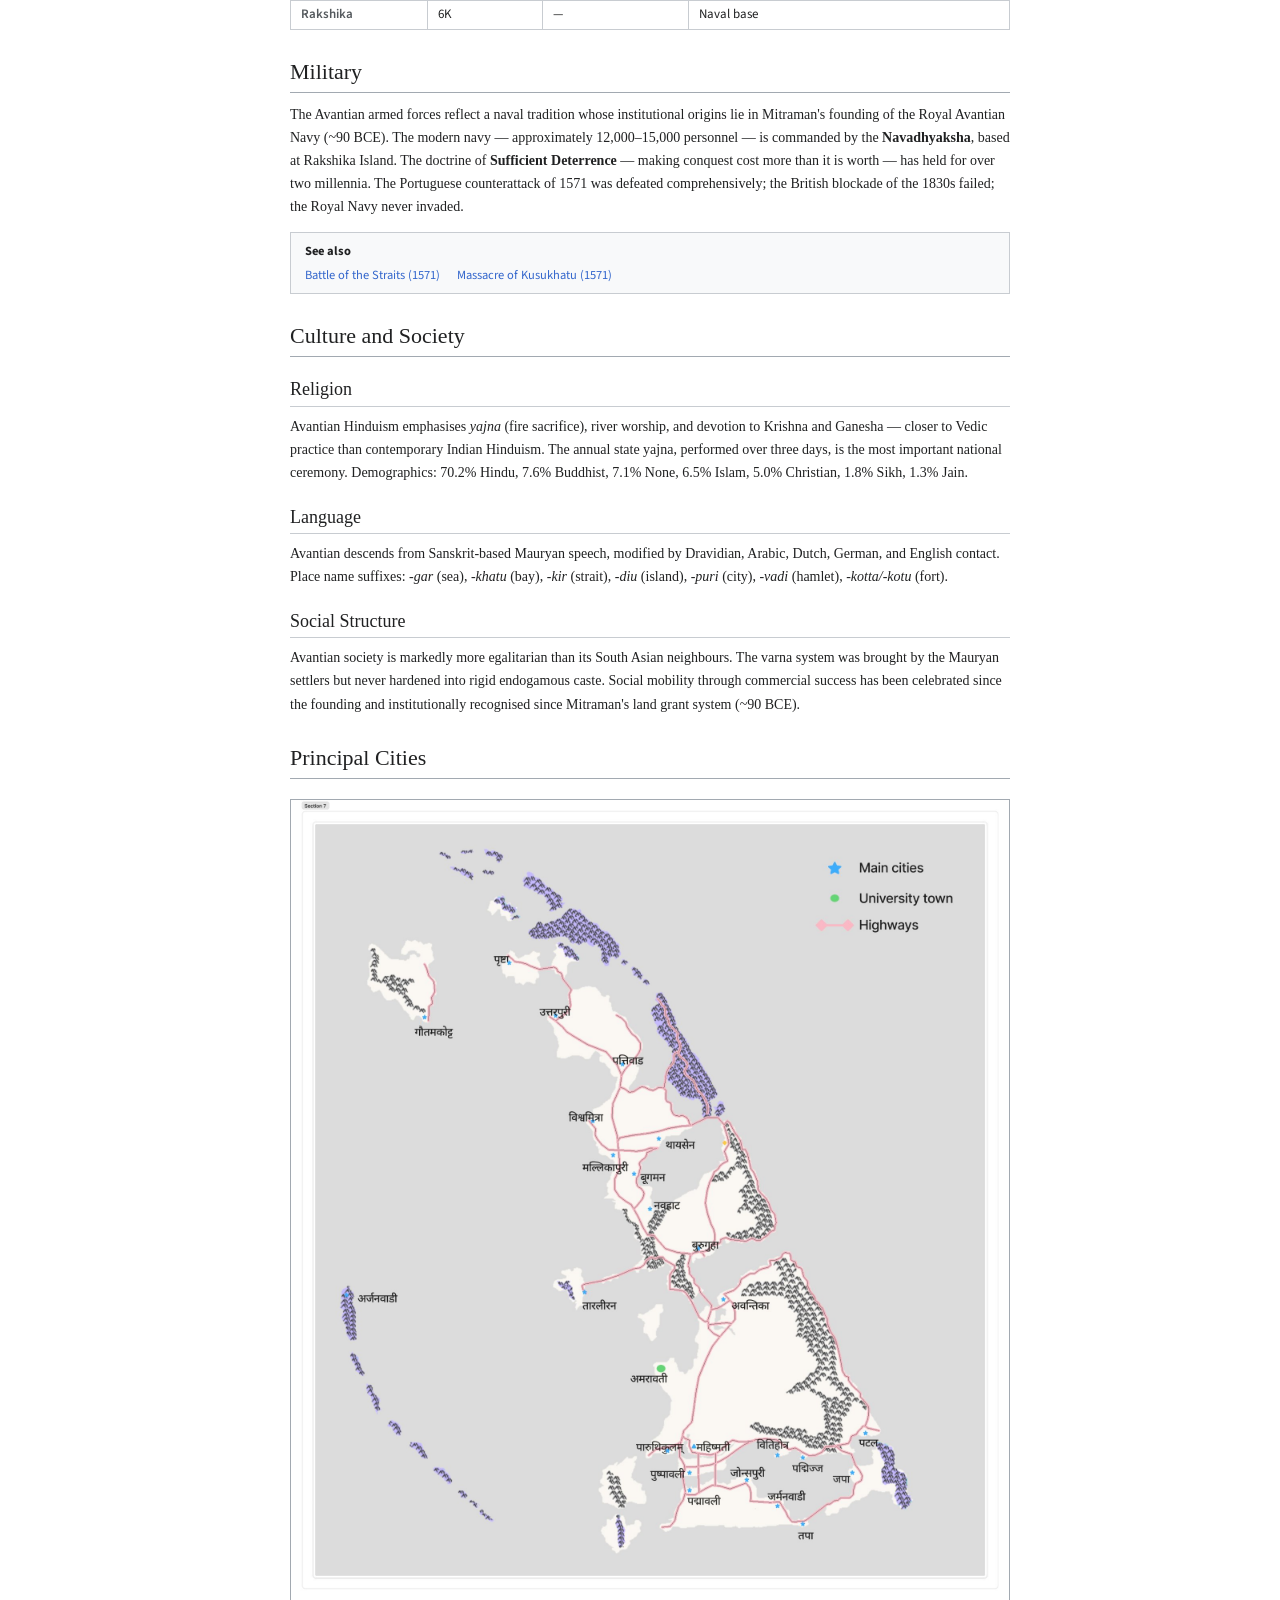
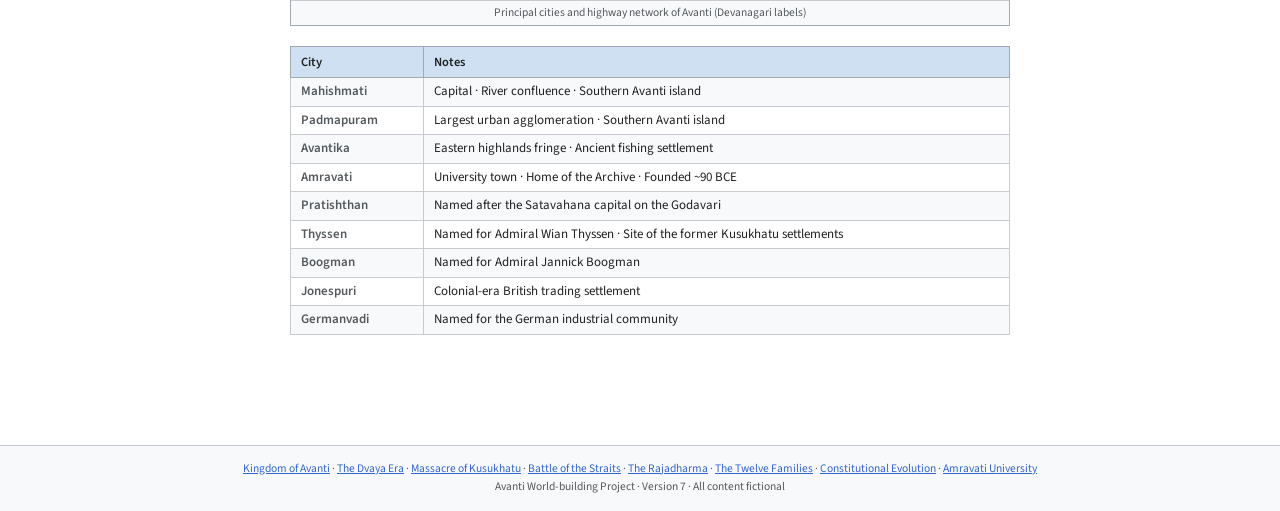
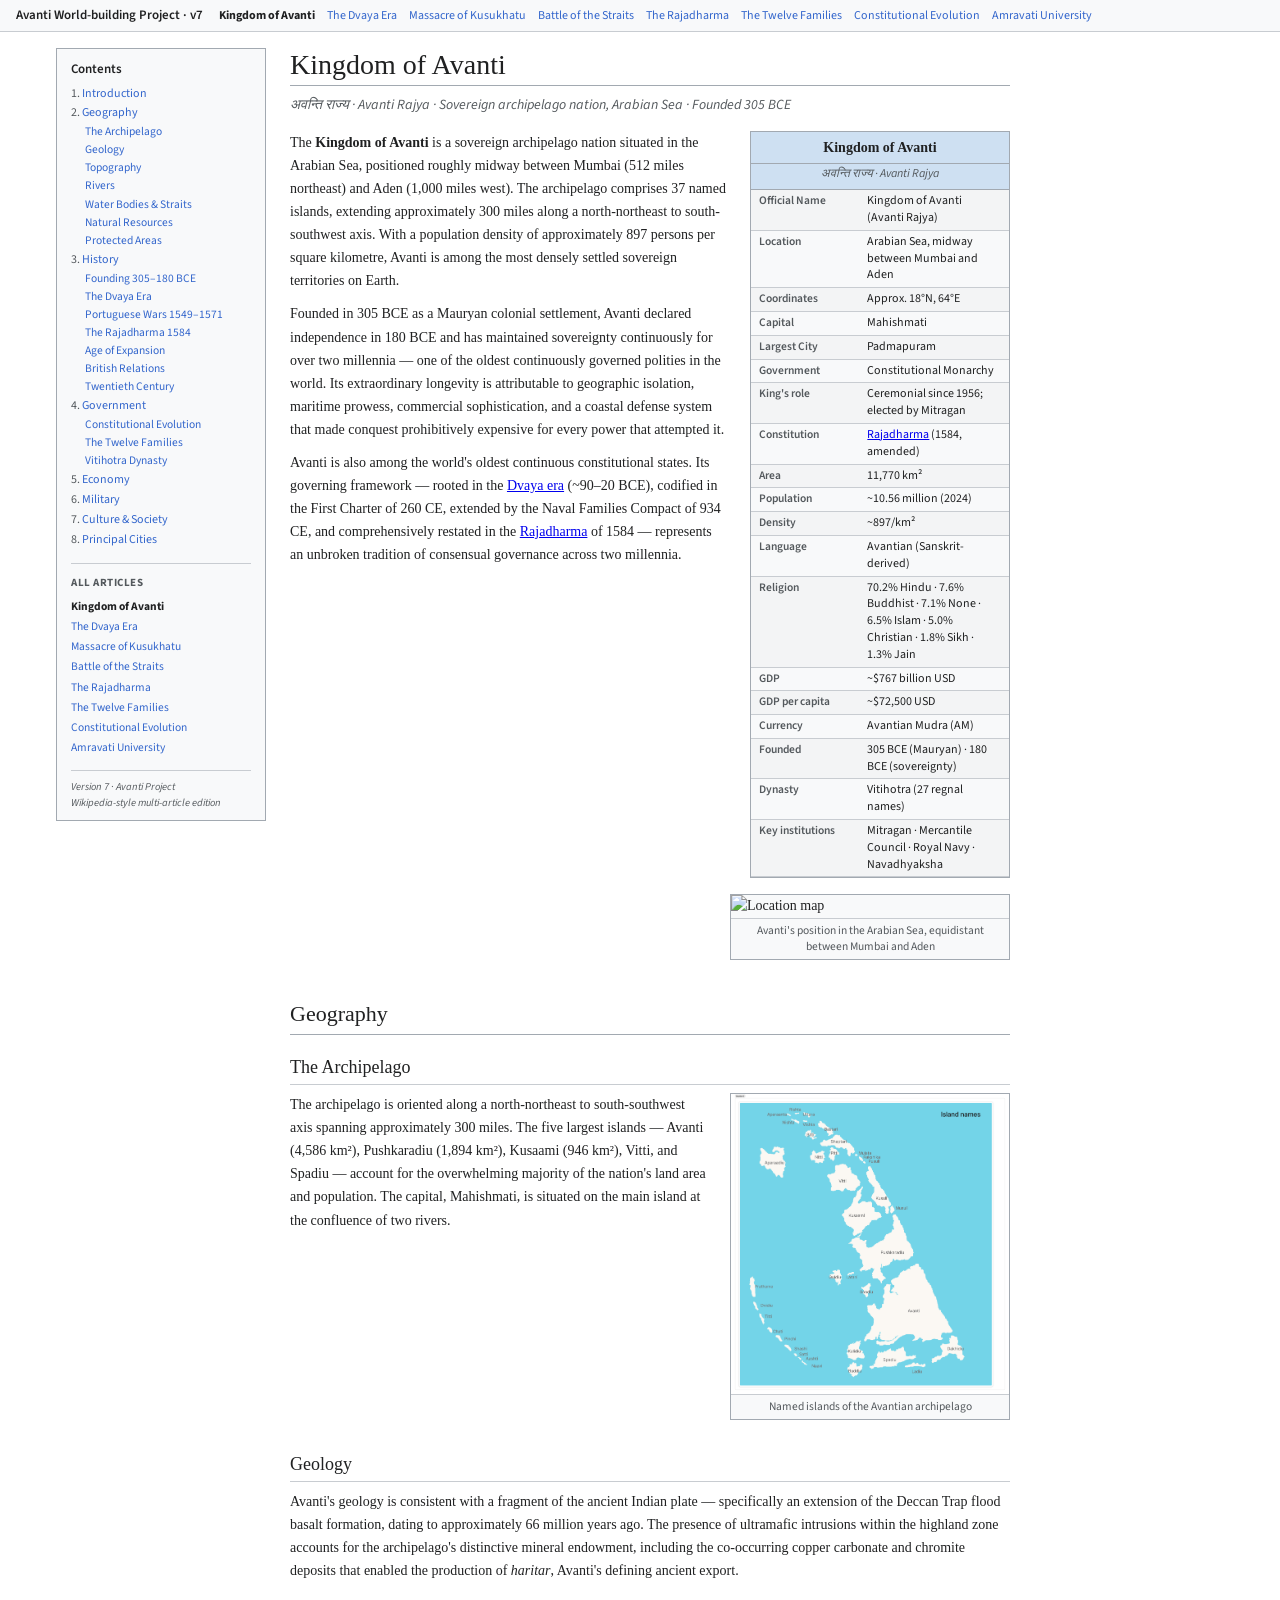
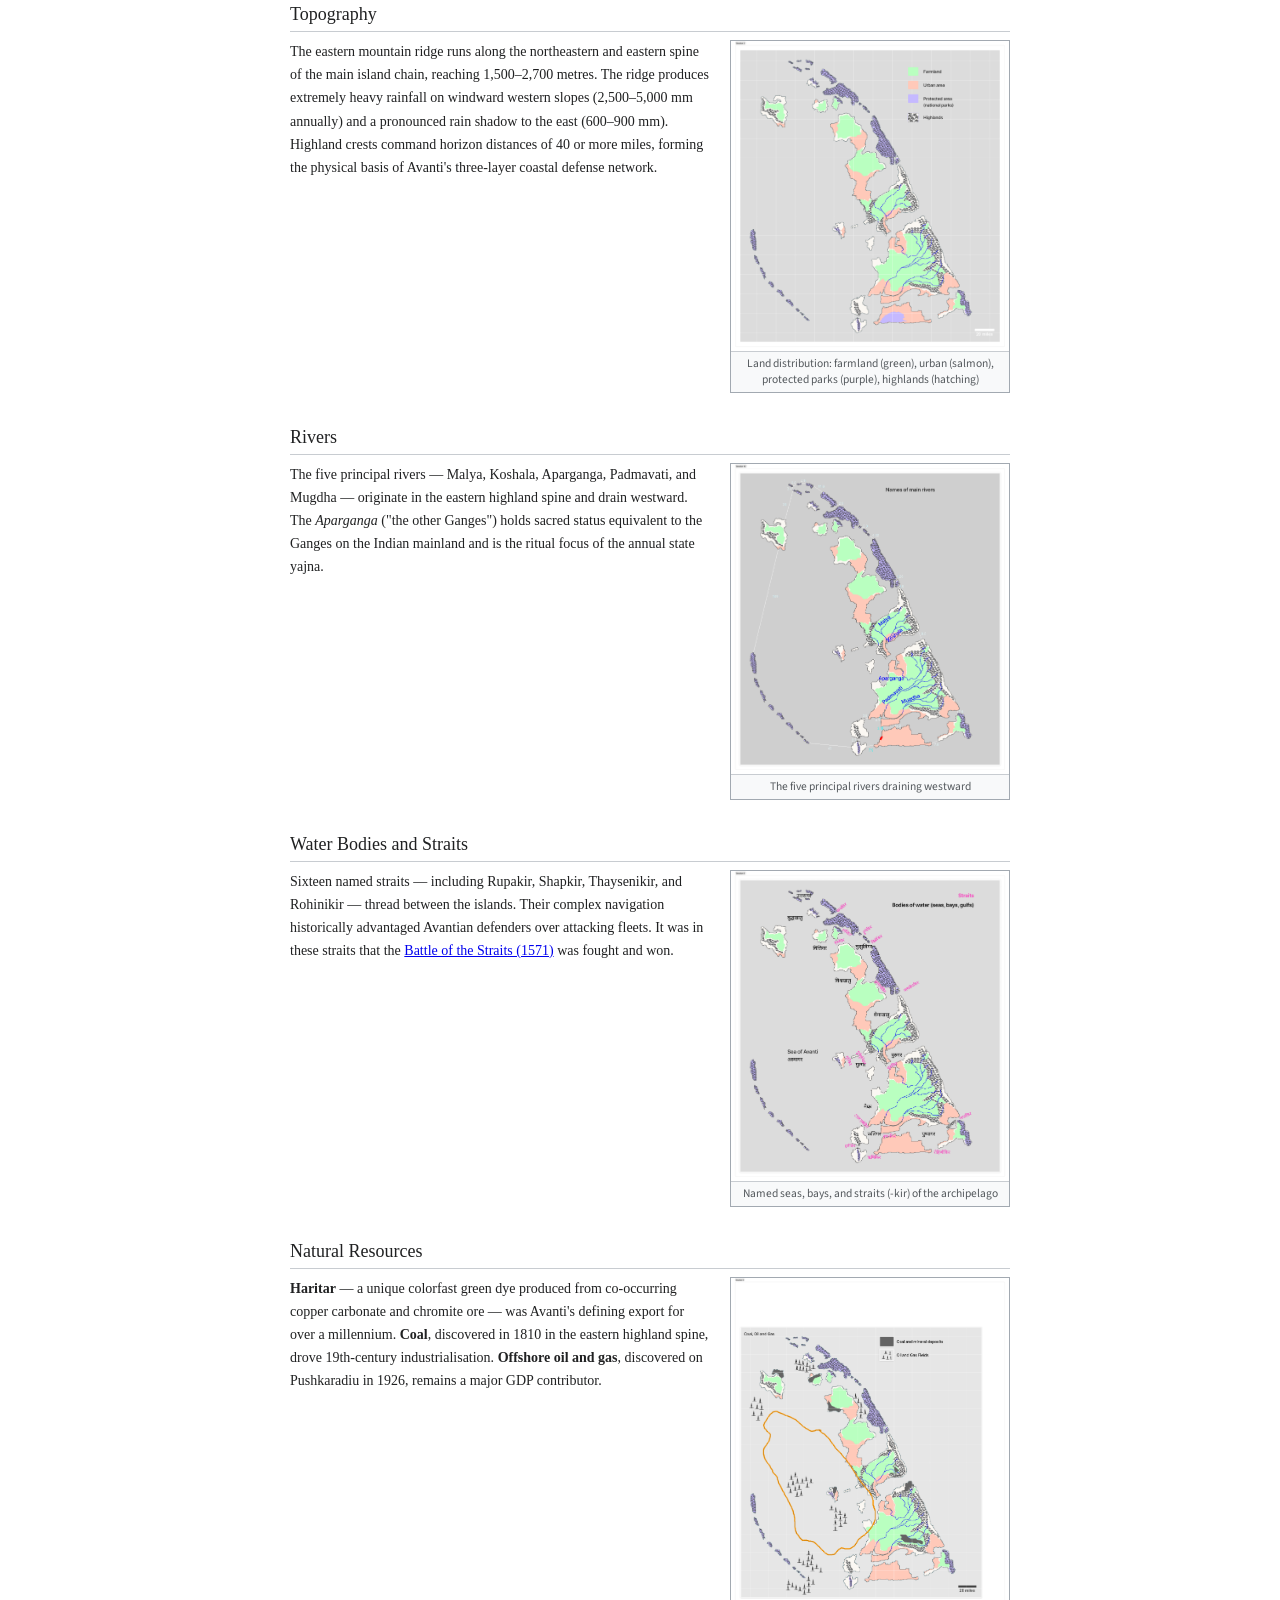
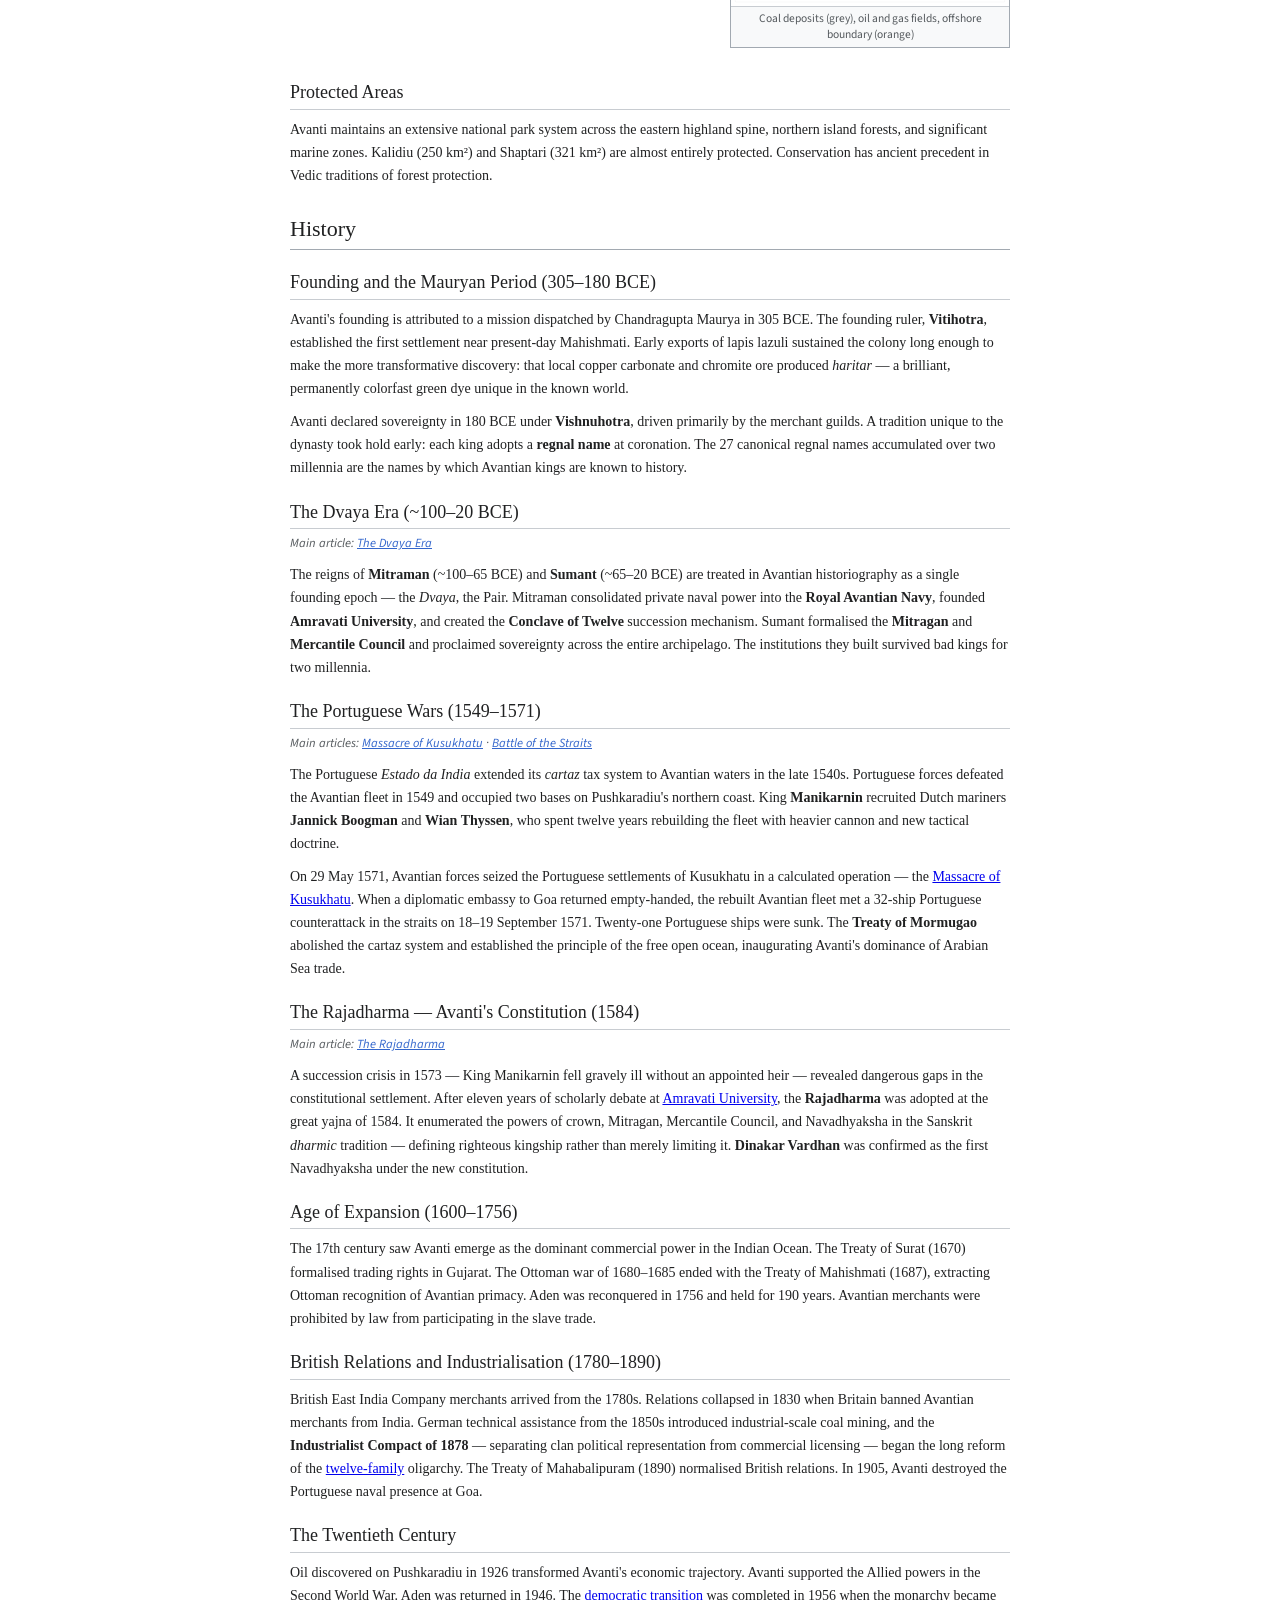
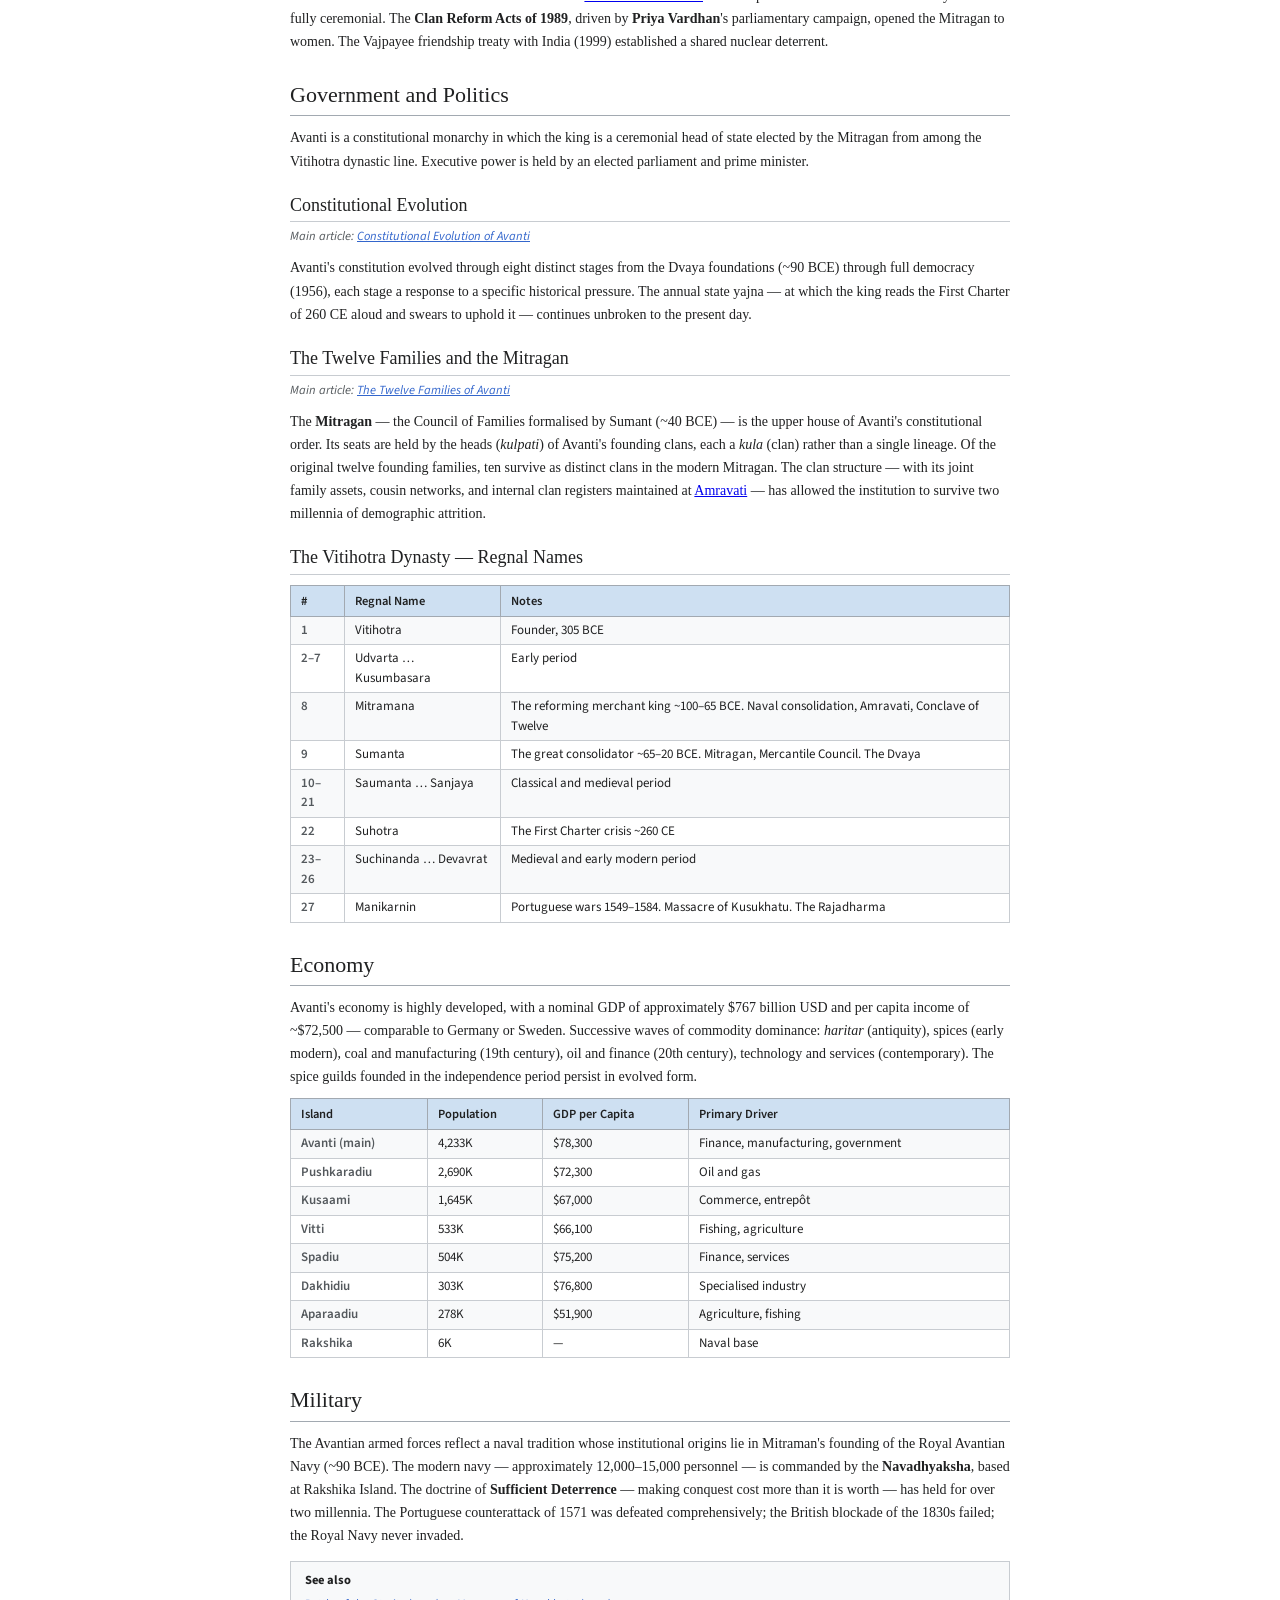
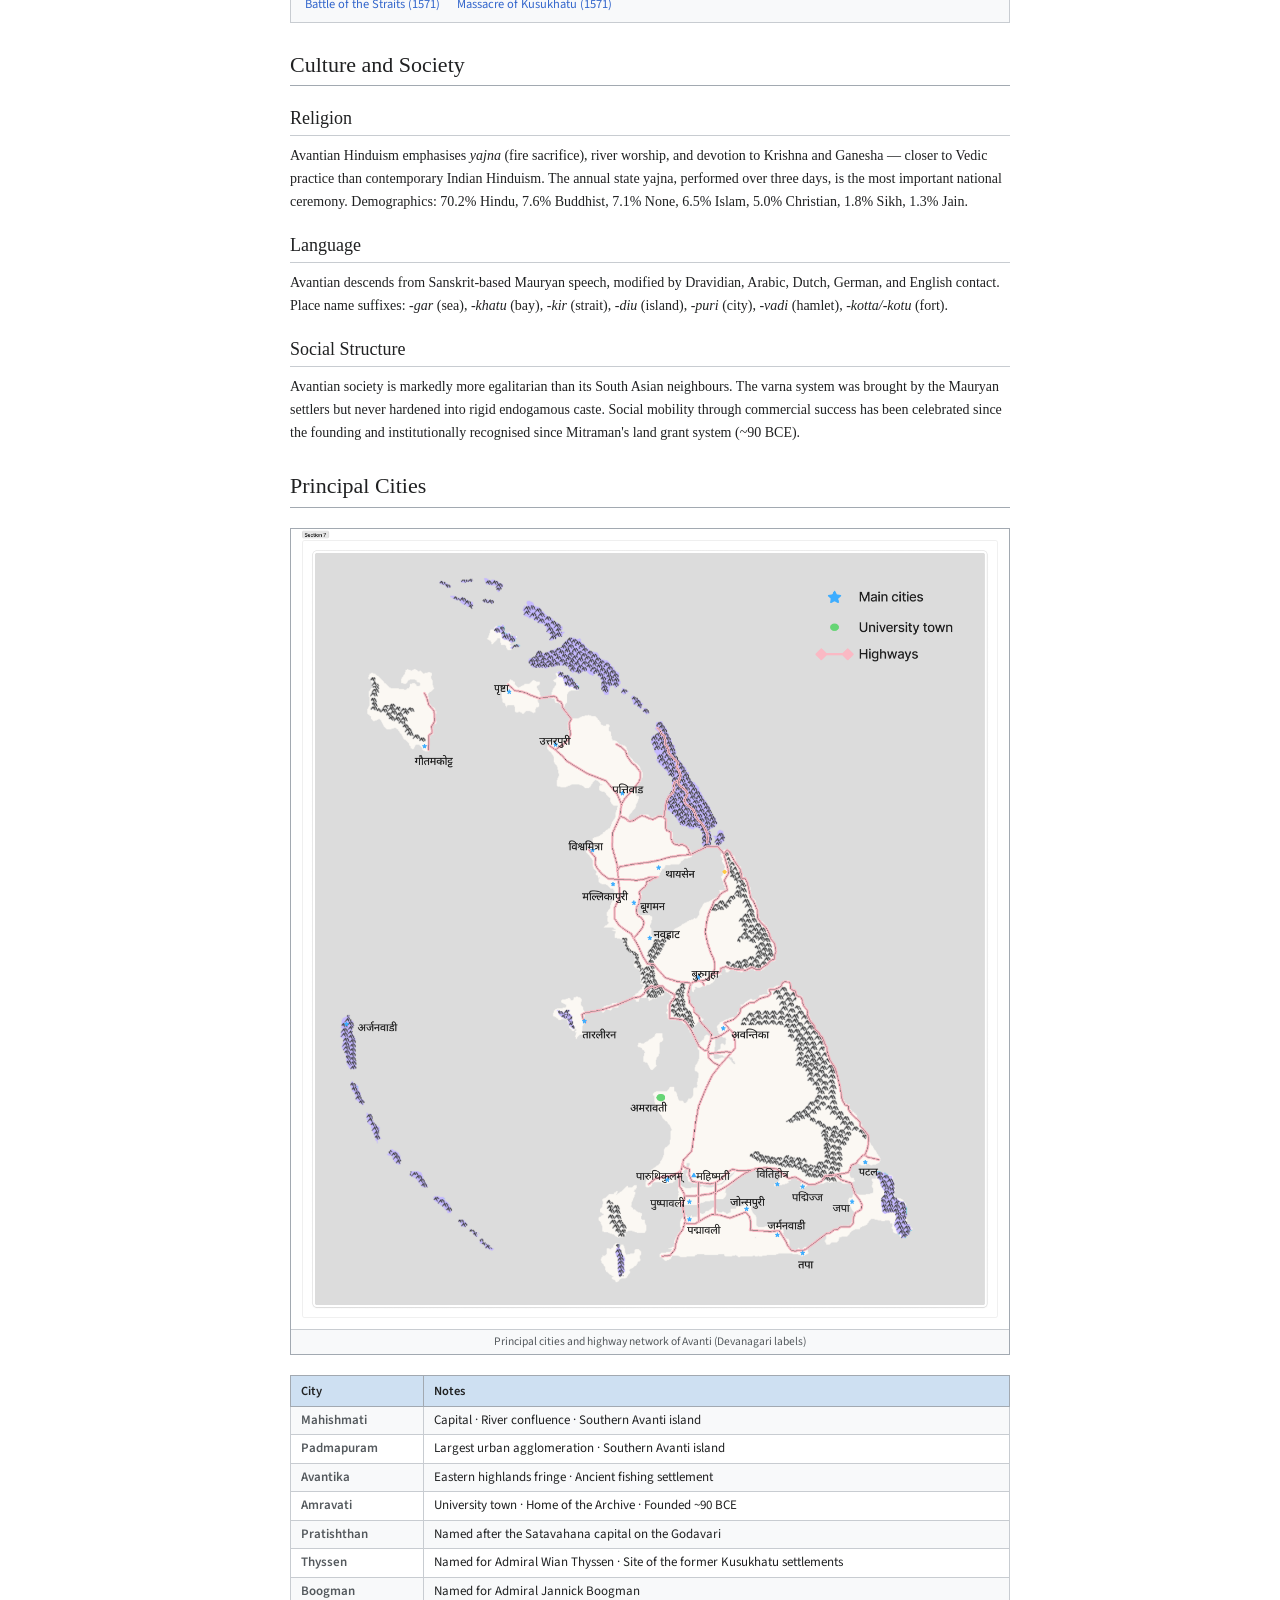
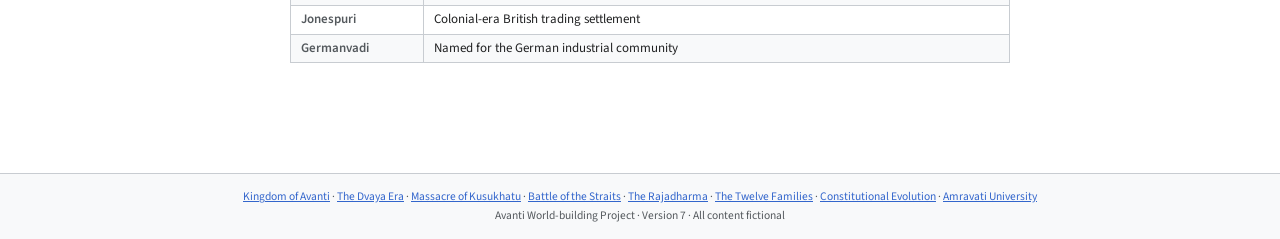
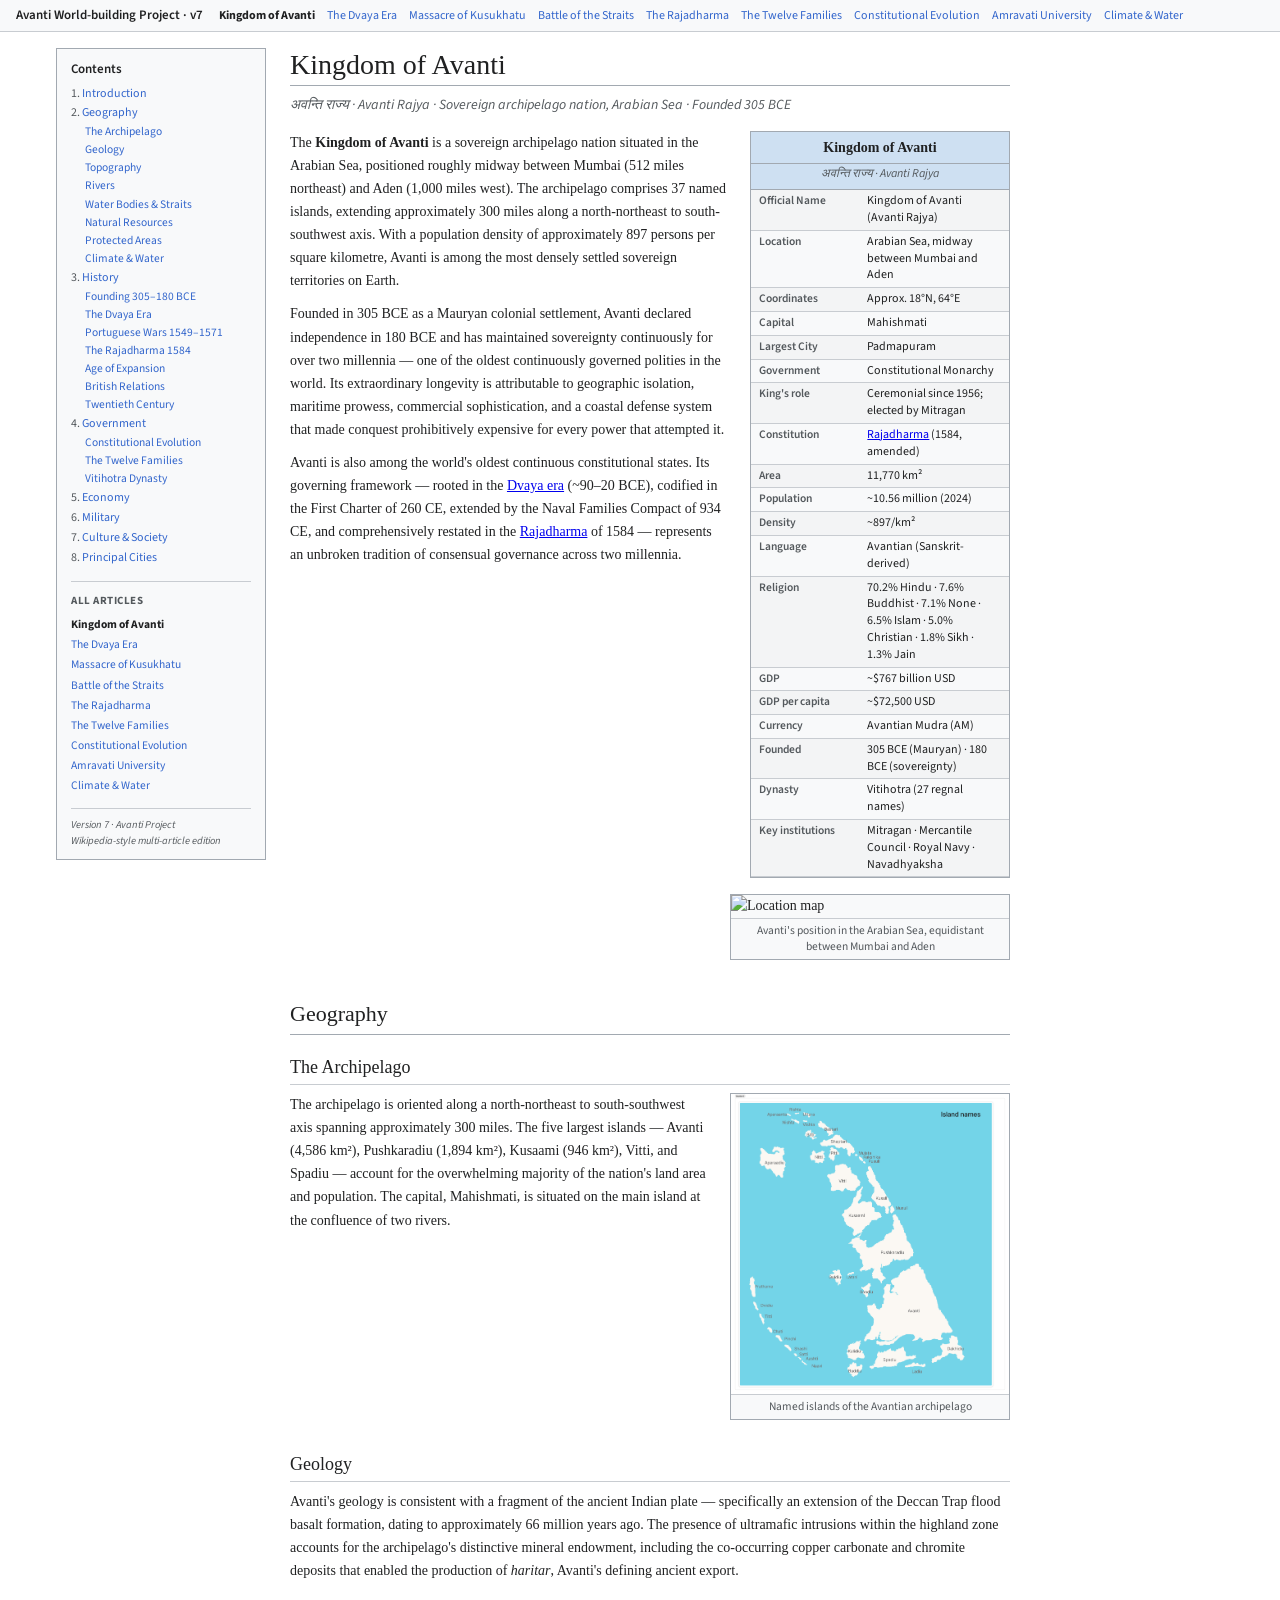
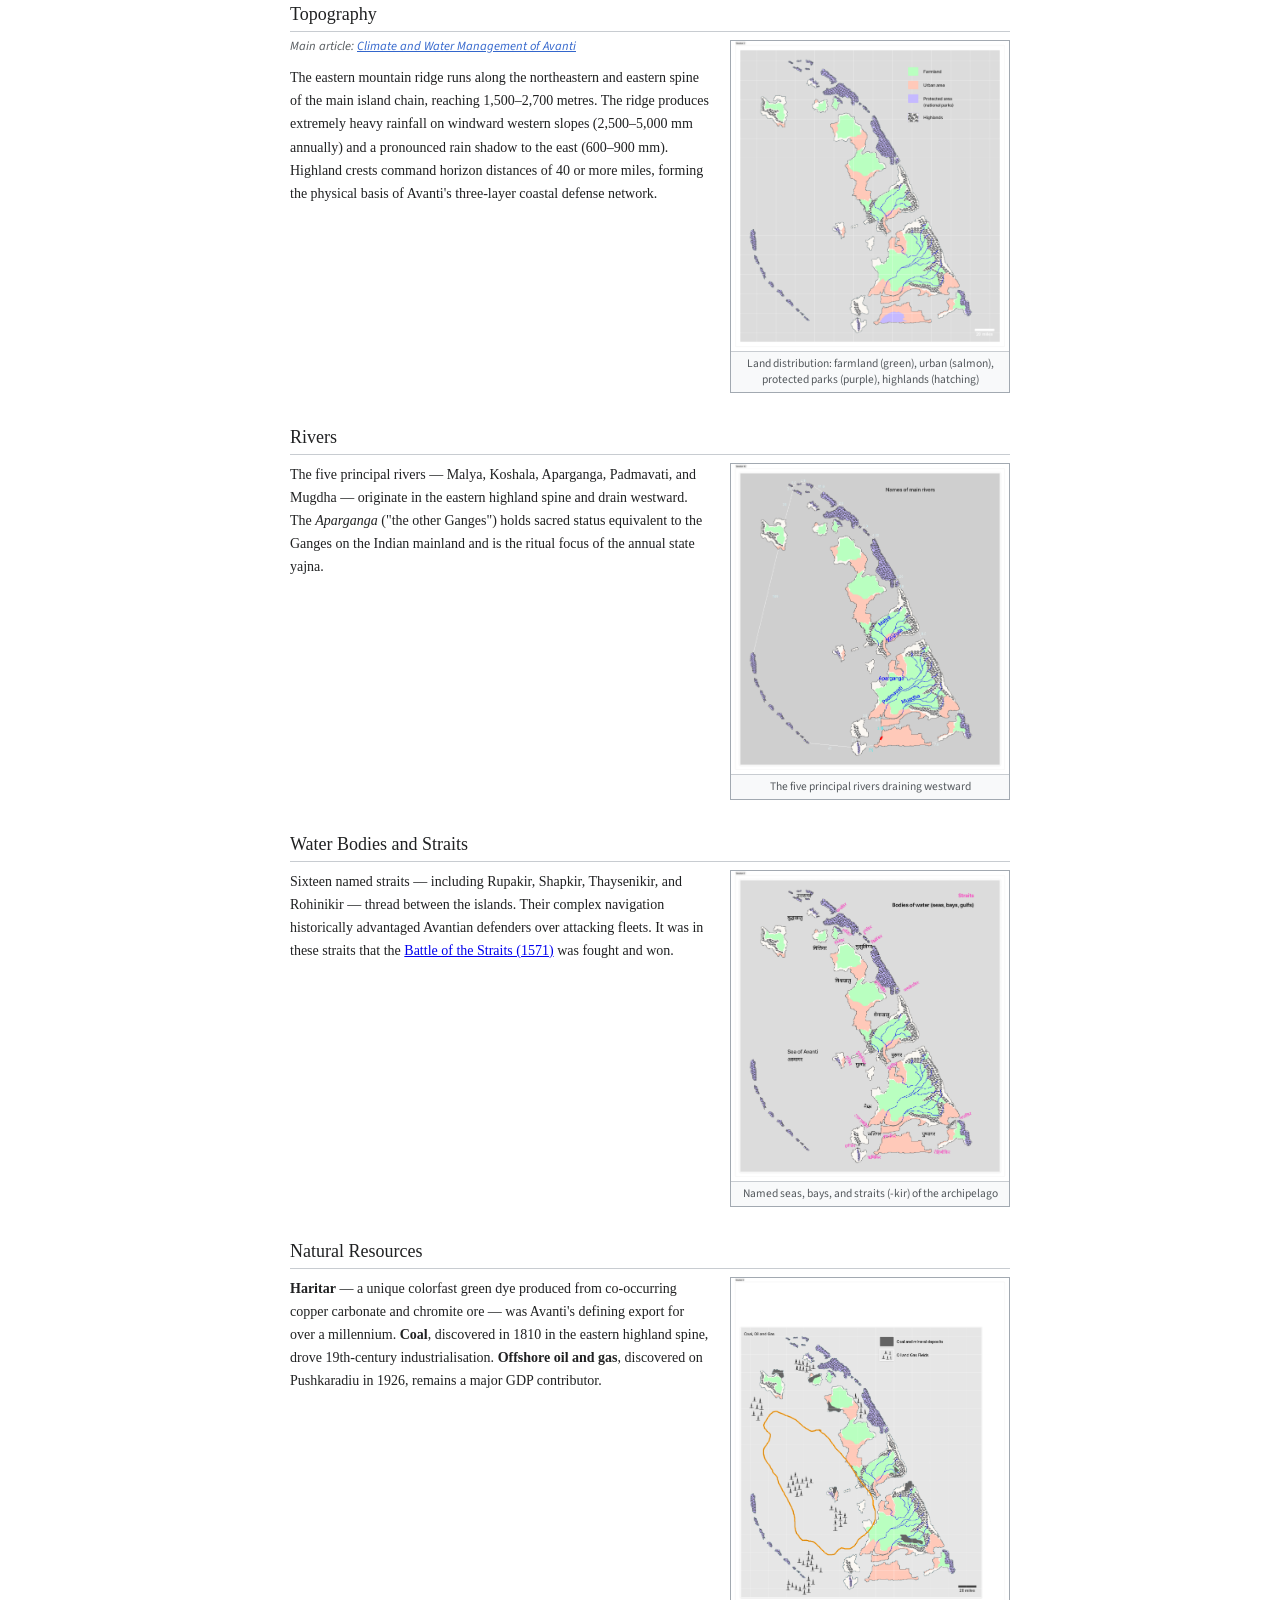
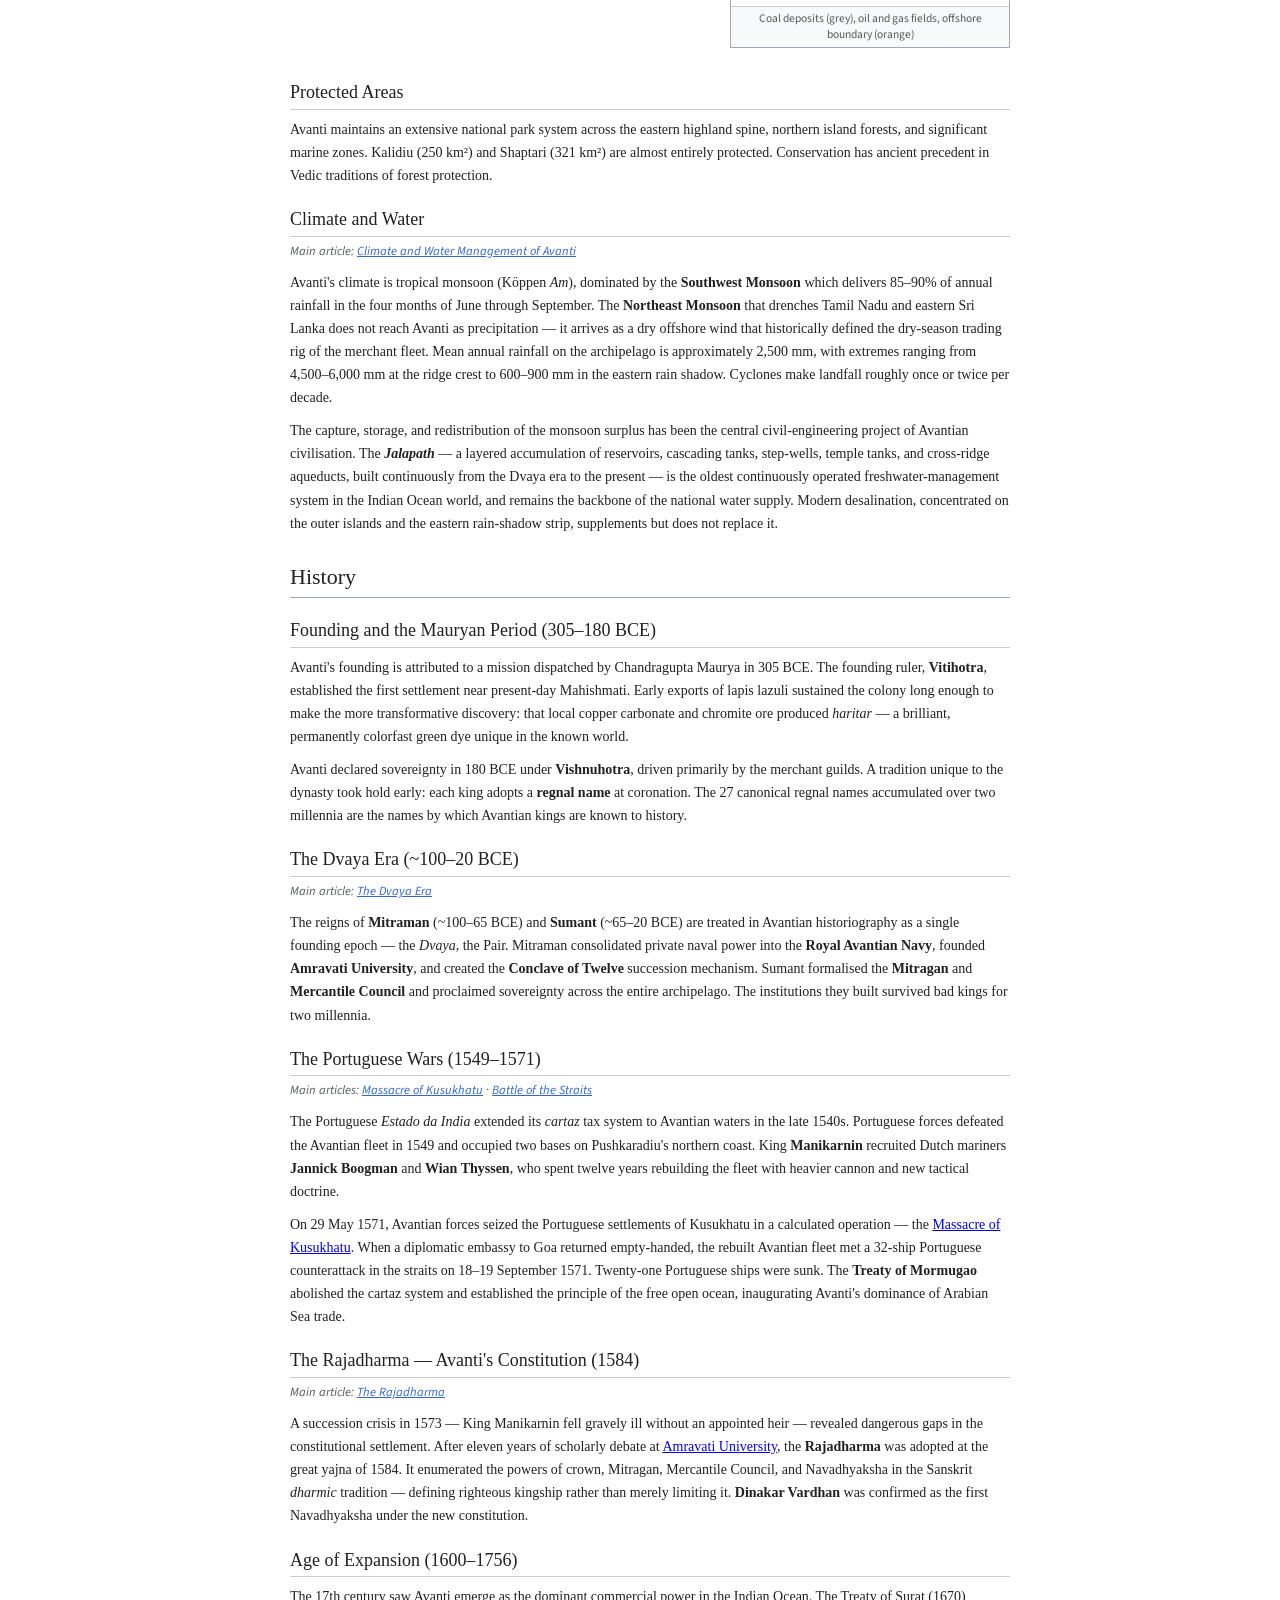
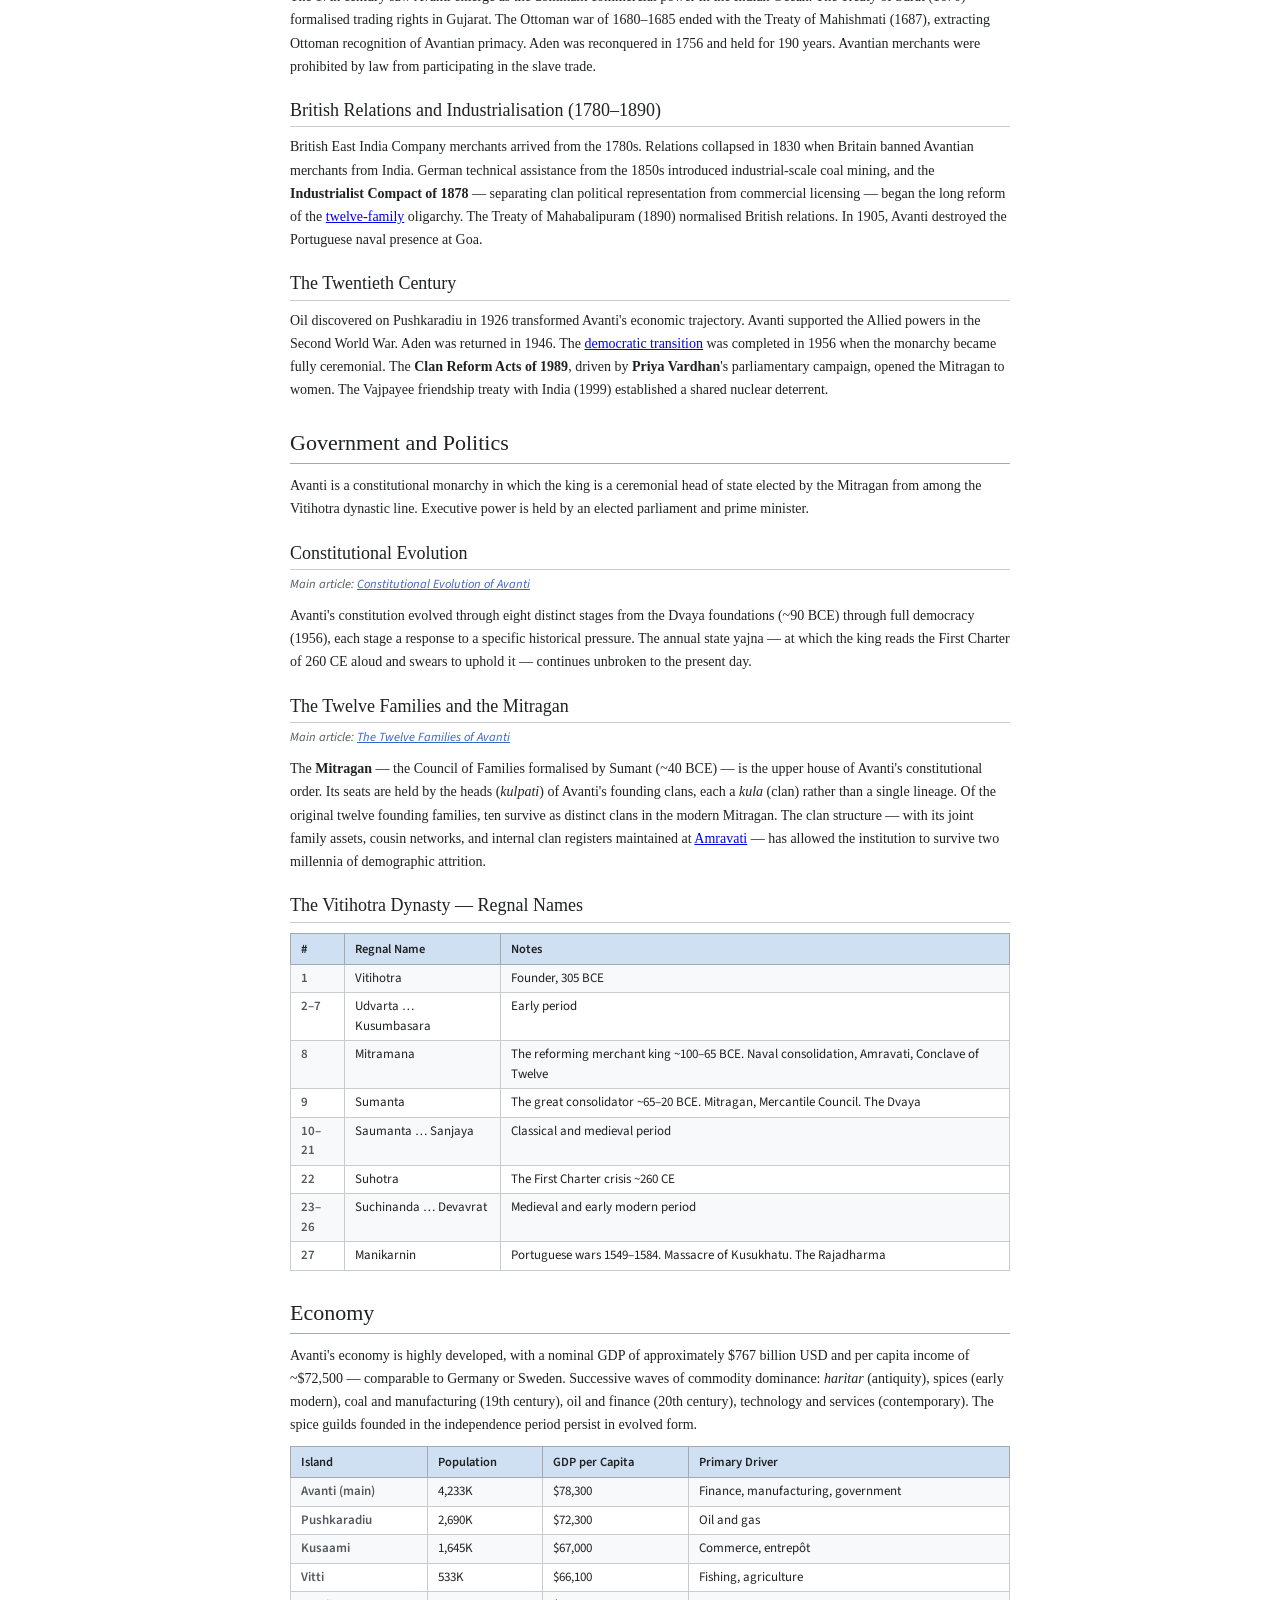
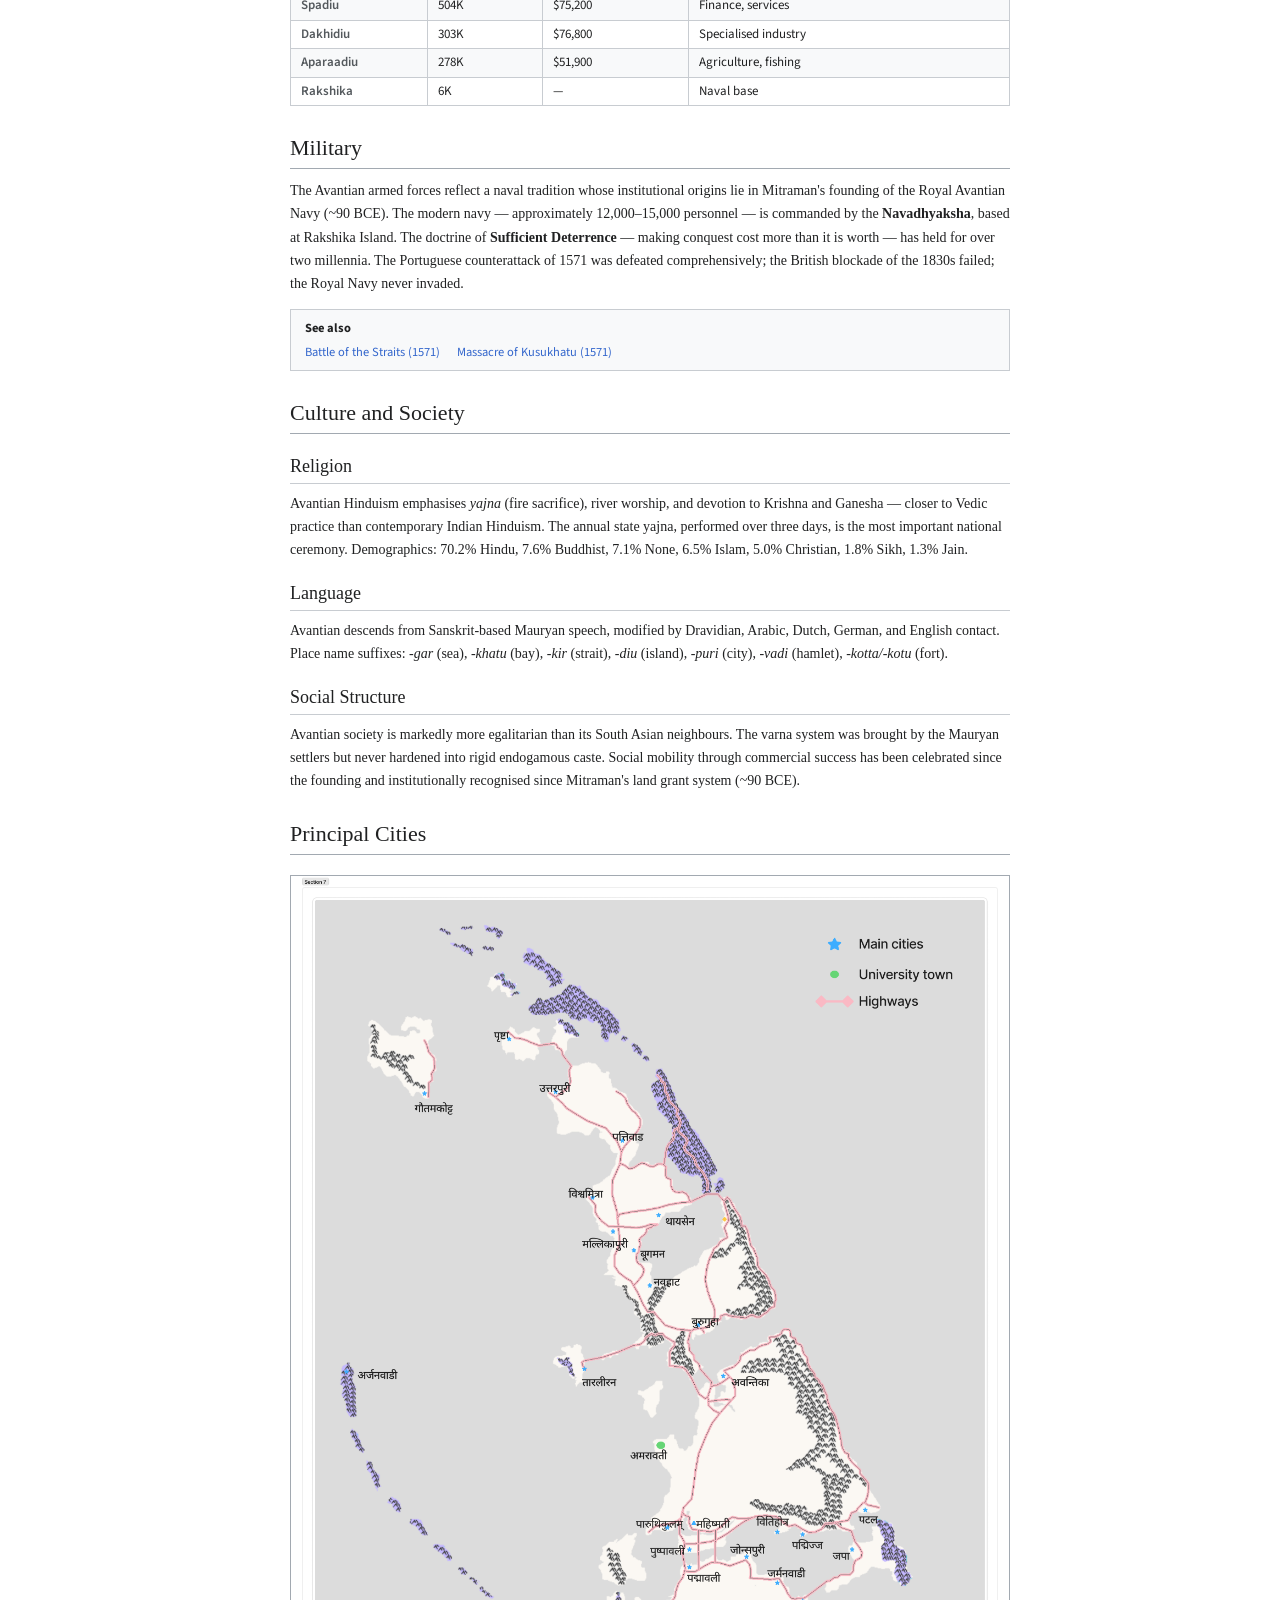
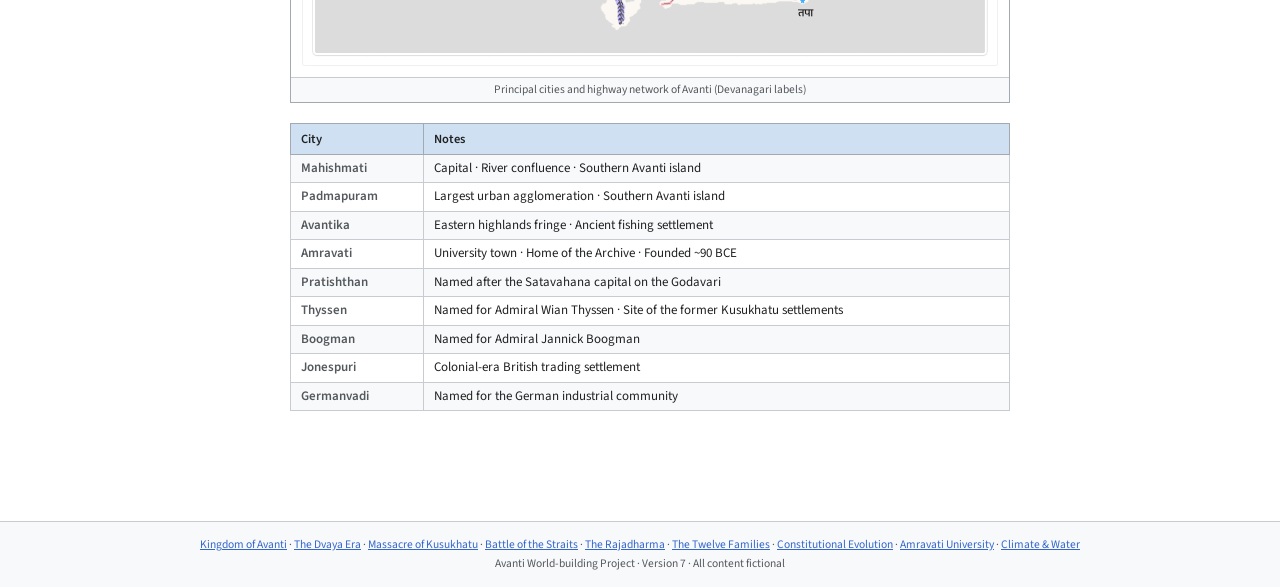
